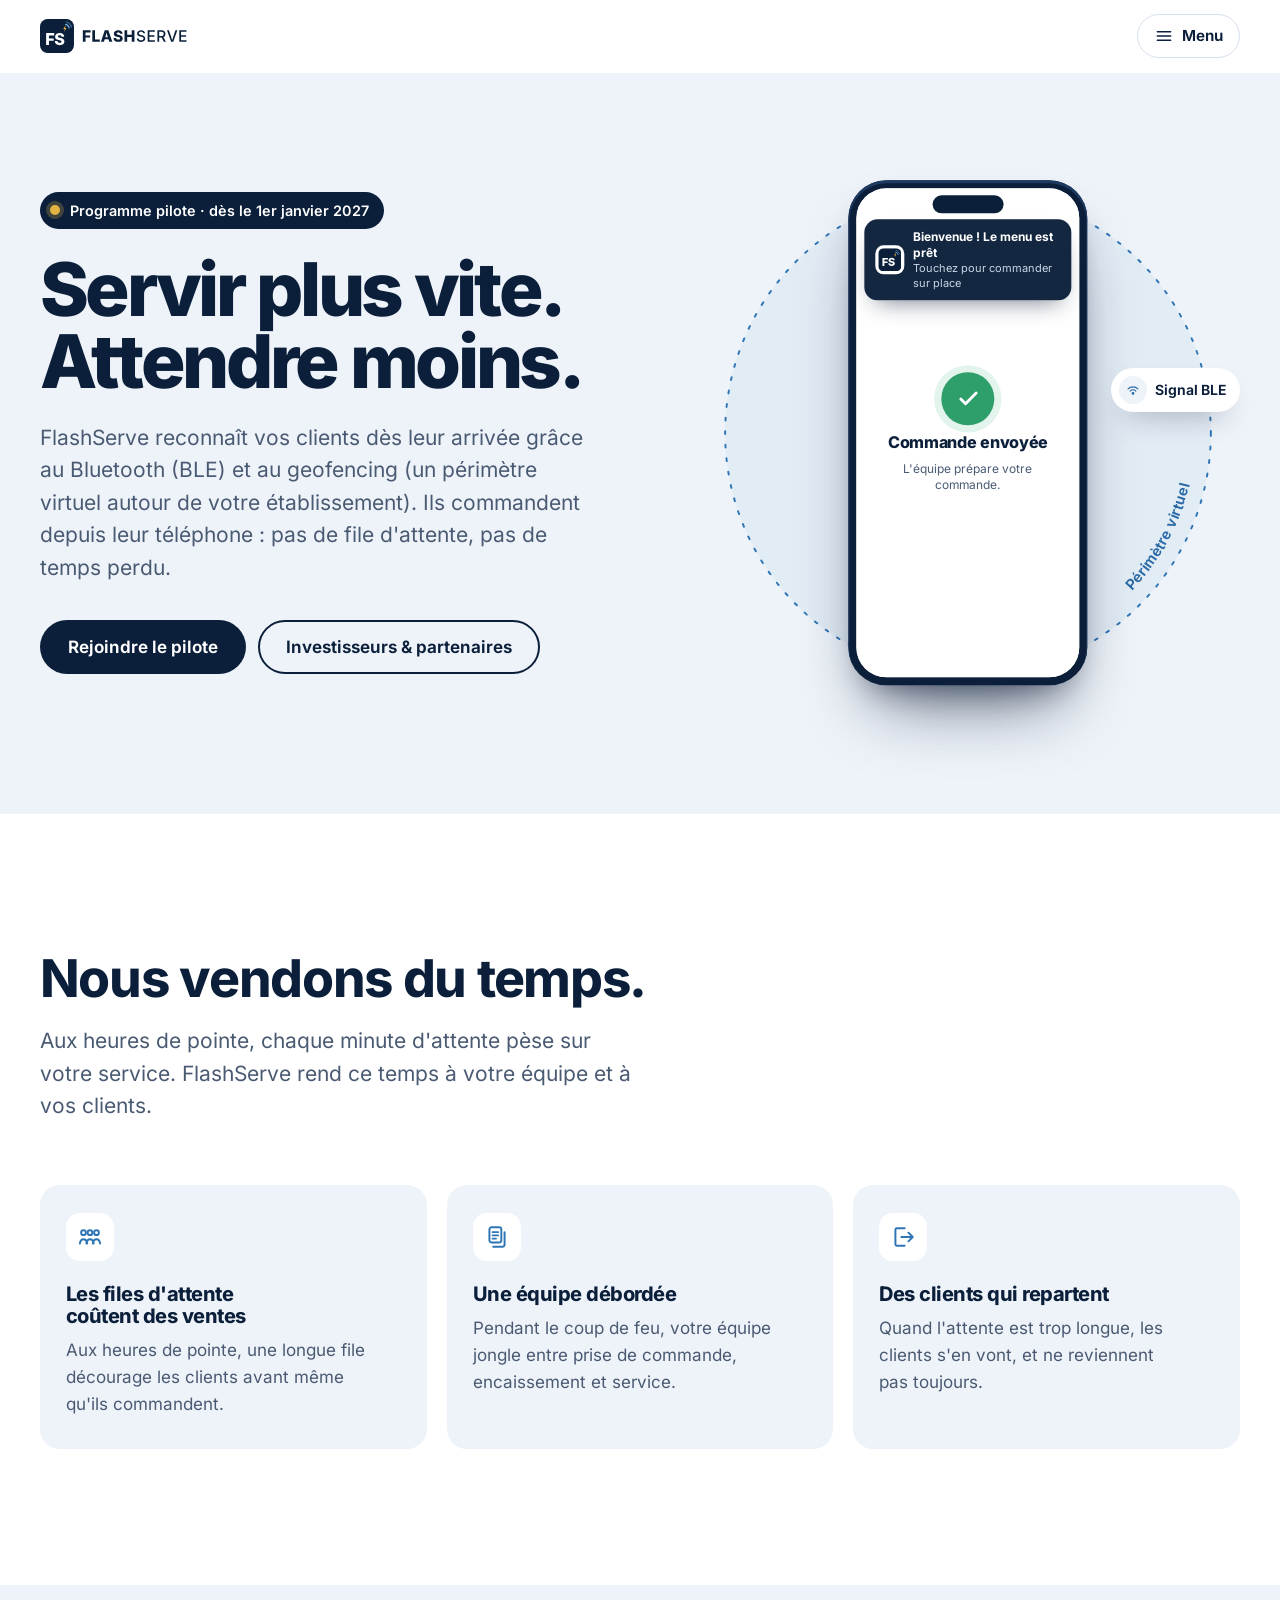
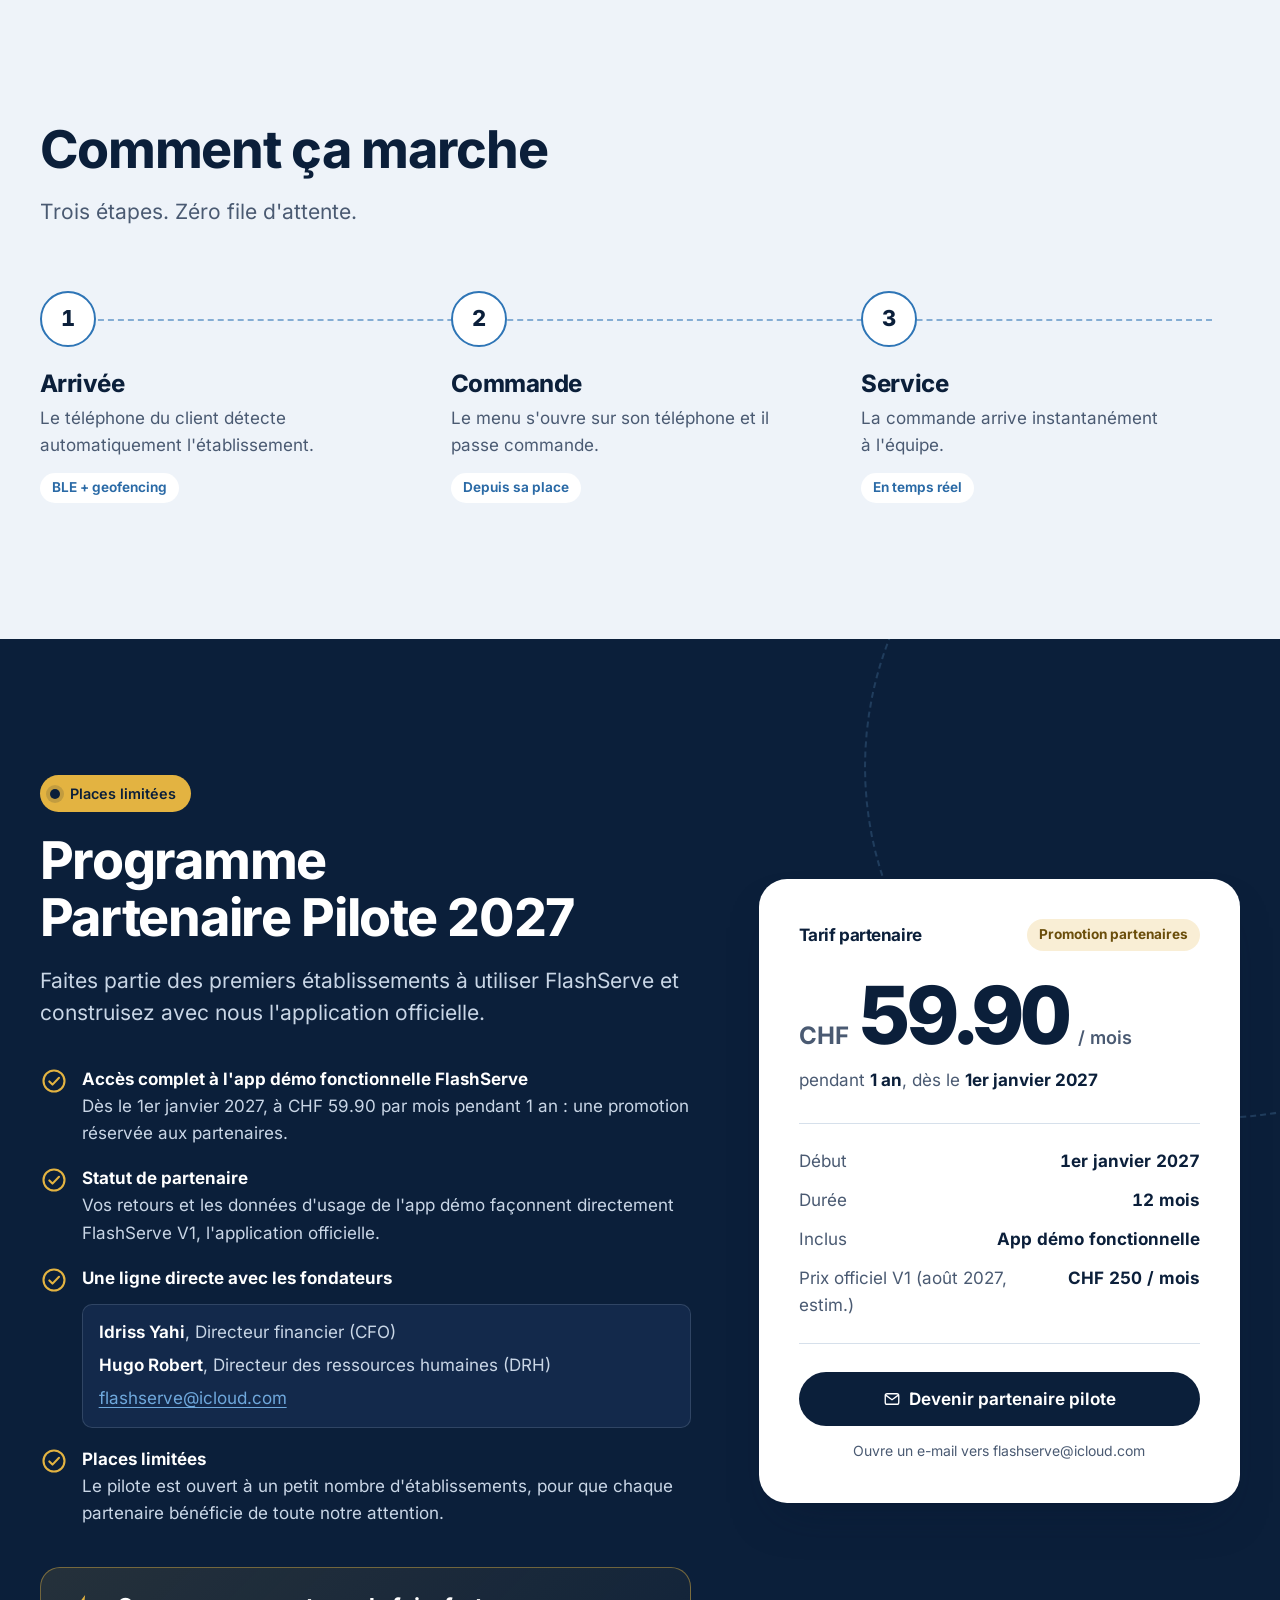
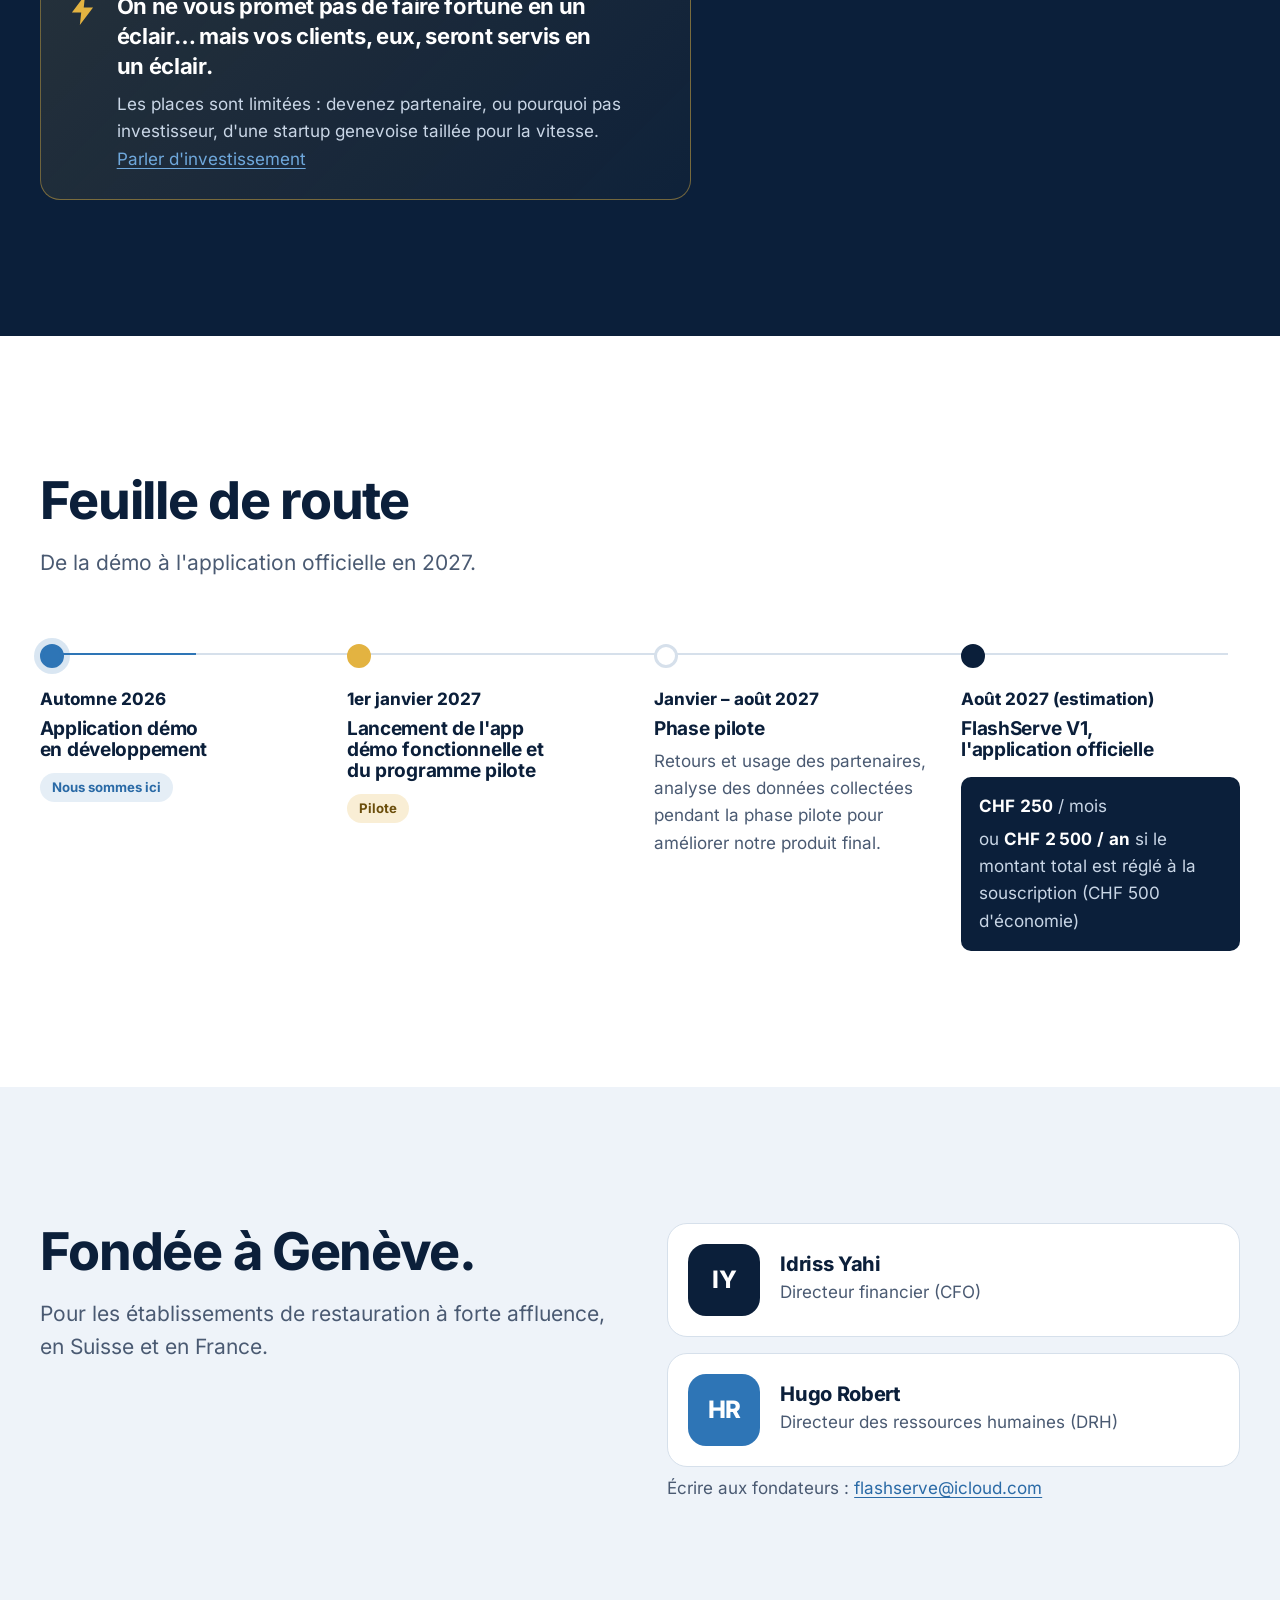
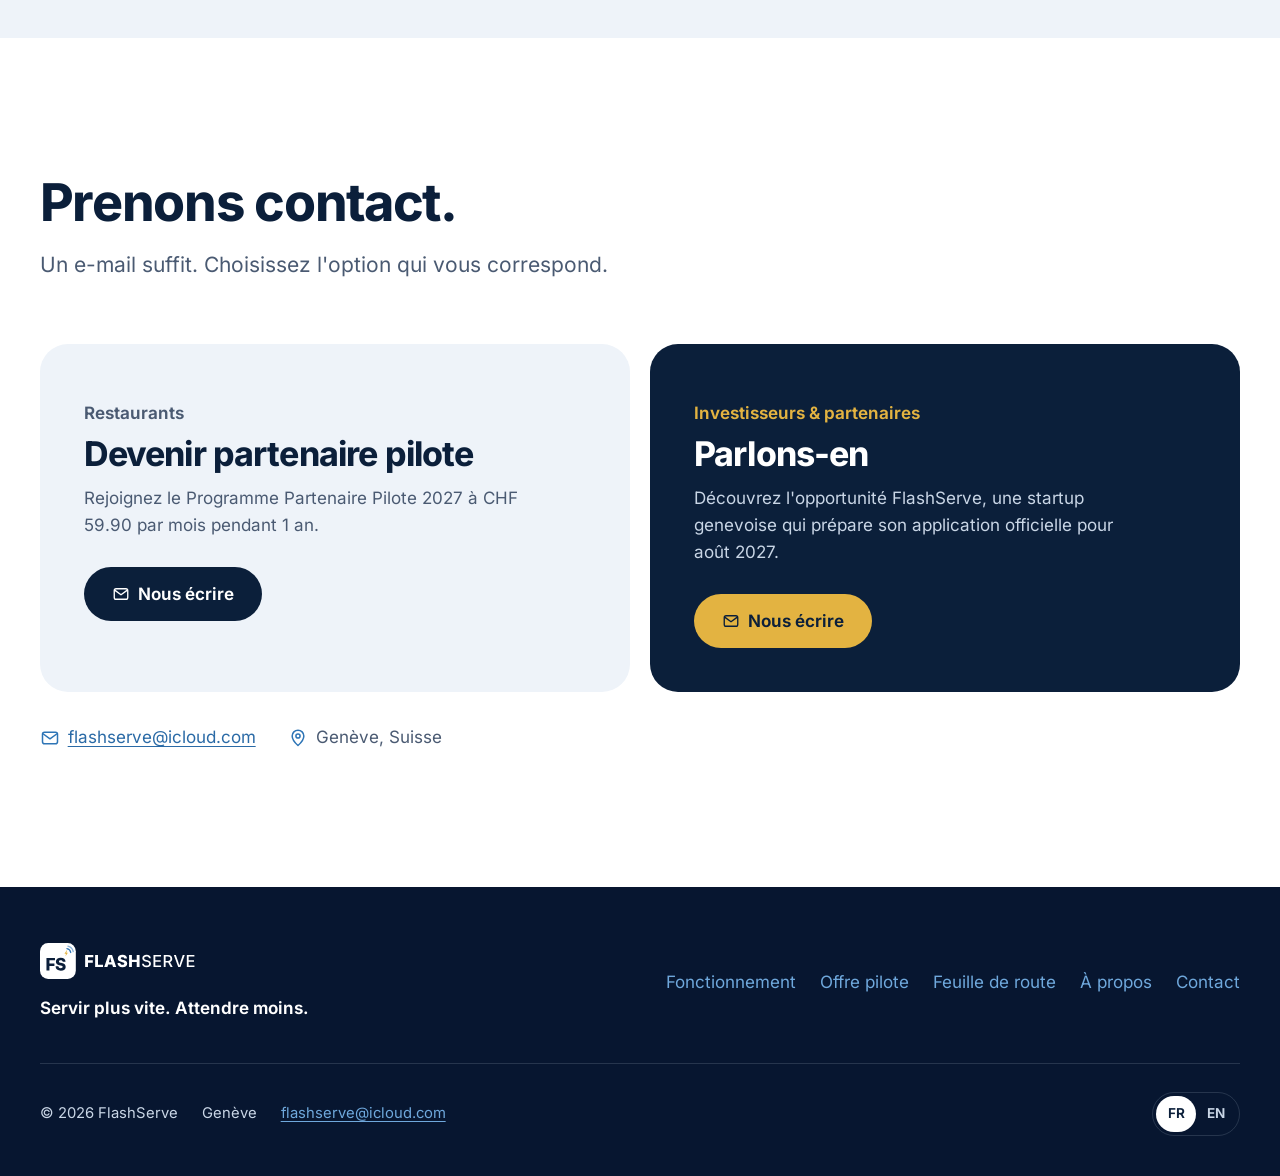
==== index.html @ ae3d284d "Launch the FlashServe website (FR/EN) Static one-page site with French and English versions, animate" ====
<!DOCTYPE html>
<html lang="fr">
<head>
  <meta charset="utf-8">
  <meta name="viewport" content="width=device-width, initial-scale=1">
  <meta http-equiv="Content-Security-Policy" content="default-src 'none'; script-src 'self'; style-src 'self'; img-src 'self'; font-src 'self'; manifest-src 'self'; connect-src 'self'; base-uri 'none'; form-action 'none'; object-src 'none'; upgrade-insecure-requests">
  <meta name="referrer" content="strict-origin-when-cross-origin">
  <title>FlashServe : la commande sur place sans attente | Genève</title>
  <meta name="description" content="Vos clients commandent sur leur téléphone dès leur arrivée, grâce au Bluetooth (BLE) et au geofencing. Programme pilote dès le 1er janvier 2027 à CHF 59.90/mois.">
  <link rel="canonical" href="https://flashserve-ch.github.io/">
  <link rel="alternate" hreflang="fr" href="https://flashserve-ch.github.io/">
  <link rel="alternate" hreflang="en" href="https://flashserve-ch.github.io/en/">
  <link rel="alternate" hreflang="x-default" href="https://flashserve-ch.github.io/">

  <meta property="og:type" content="website">
  <meta property="og:site_name" content="FlashServe">
  <meta property="og:title" content="FlashServe : servir plus vite, attendre moins">
  <meta property="og:description" content="Vos clients commandent sur leur téléphone dès leur arrivée, grâce au Bluetooth (BLE) et au geofencing. Programme pilote dès le 1er janvier 2027 à CHF 59.90/mois.">
  <meta property="og:url" content="https://flashserve-ch.github.io/">
  <meta property="og:locale" content="fr_CH">
  <meta property="og:locale:alternate" content="en_US">
  <meta property="og:image" content="https://flashserve-ch.github.io/assets/img/og-fr.png">
  <meta property="og:image:width" content="1200">
  <meta property="og:image:height" content="630">
  <meta property="og:image:alt" content="Logo FlashServe sur fond bleu marine avec le slogan « Servir plus vite. Attendre moins. »">
  <meta name="twitter:card" content="summary_large_image">

  <meta name="theme-color" content="#0B1F3A">
  <link rel="icon" href="favicon.ico" sizes="32x32">
  <link rel="icon" href="favicon.svg" type="image/svg+xml">
  <link rel="apple-touch-icon" href="apple-touch-icon.png">
  <link rel="manifest" href="site.webmanifest">

  <link rel="preload" href="assets/fonts/inter-latin-var.woff2" as="font" type="font/woff2" crossorigin>
  <link rel="stylesheet" href="assets/css/styles.css?v=1.0.0">
  <script src="assets/js/main.js?v=1.0.0" defer></script>
  <script type="application/ld+json">{"@context": "https://schema.org", "@type": "Organization", "name": "FlashServe", "url": "https://flashserve-ch.github.io/", "logo": "https://flashserve-ch.github.io/icon-512.png", "email": "flashserve@icloud.com", "description": "Vos clients commandent sur leur téléphone dès leur arrivée, grâce au Bluetooth (BLE) et au geofencing. Programme pilote dès le 1er janvier 2027 à CHF 59.90/mois.", "foundingLocation": {"@type": "Place", "name": "Geneva, Switzerland"}, "areaServed": ["CH", "FR"], "founder": [{"@type": "Person", "name": "Idriss Yahi", "jobTitle": "CFO"}, {"@type": "Person", "name": "Hugo Robert", "jobTitle": "Head of Human Resources"}]}</script>
</head>
<body>
  <a class="skip-link" href="#main">Aller au contenu</a>

  <header class="site-header">
    <div class="container header-inner">
      <a class="logo" href="./" aria-label="FlashServe, retour à l'accueil">
        <img src="assets/img/logo.svg" alt="" width="148" height="34">
      </a>

      <nav class="nav-desktop" aria-label="Navigation principale">
        <ul>
          <li><a class="nav-link" href="#how">Fonctionnement</a></li>
          <li><a class="nav-link" href="#pilot">Offre pilote</a></li>
          <li><a class="nav-link" href="#roadmap">Feuille de route</a></li>
          <li><a class="nav-link" href="#about">À propos</a></li>
          <li><a class="nav-link" href="#contact">Contact</a></li>
        </ul>
      </nav>

      <div class="header-actions">
        <div class="lang-switch" role="group" aria-label="Choisir la langue"><span aria-current="true" lang="fr">FR</span><a href="en/" hreflang="en" lang="en" data-lang-link>EN</a></div>
        <a class="btn btn--outline" href="mailto:flashserve@icloud.com?subject=FLASHSERVE%20Contact%20---"><svg viewBox="0 0 24 24" aria-hidden="true" focusable="false" fill="none" stroke="currentColor" stroke-width="1.8" stroke-linecap="round" stroke-linejoin="round"><rect x="3" y="5" width="18" height="14" rx="2.5"/><path d="m4 7.2 8 5.8 8-5.8"/></svg>Nous contacter</a>
        <a class="btn btn--primary" href="#pilot">Devenir partenaire</a>
      </div>

      <details class="nav-mobile">
        <summary>
          <span class="icon-open"><svg viewBox="0 0 24 24" aria-hidden="true" focusable="false" fill="none" stroke="currentColor" stroke-width="1.8" stroke-linecap="round" stroke-linejoin="round"><path d="M4 7h16M4 12h16M4 17h16"/></svg></span><span class="icon-close"><svg viewBox="0 0 24 24" aria-hidden="true" focusable="false" fill="none" stroke="currentColor" stroke-width="1.8" stroke-linecap="round" stroke-linejoin="round"><path d="M6 6l12 12M18 6 6 18"/></svg></span>
          Menu
        </summary>
        <div class="mobile-panel">
          <nav aria-label="Menu principal">
            <ul>
          <li><a class="nav-link" href="#how">Fonctionnement</a></li>
          <li><a class="nav-link" href="#pilot">Offre pilote</a></li>
          <li><a class="nav-link" href="#roadmap">Feuille de route</a></li>
          <li><a class="nav-link" href="#about">À propos</a></li>
          <li><a class="nav-link" href="#contact">Contact</a></li>
            </ul>
          </nav>
          <a class="btn btn--primary" href="#pilot">Devenir partenaire</a>
          <a class="btn btn--outline" href="mailto:flashserve@icloud.com?subject=FLASHSERVE%20Contact%20---"><svg viewBox="0 0 24 24" aria-hidden="true" focusable="false" fill="none" stroke="currentColor" stroke-width="1.8" stroke-linecap="round" stroke-linejoin="round"><rect x="3" y="5" width="18" height="14" rx="2.5"/><path d="m4 7.2 8 5.8 8-5.8"/></svg>Nous contacter</a>
          <div class="lang-switch" role="group" aria-label="Choisir la langue"><span aria-current="true" lang="fr">FR</span><a href="en/" hreflang="en" lang="en" data-lang-link>EN</a></div>
        </div>
      </details>
    </div>
  </header>

  <main id="main">
    <!-- Hero -->
    <section class="hero" aria-labelledby="hero-title">
      <div class="container hero-grid">
        <div class="hero-copy">
          <p class="badge"><span class="badge-dot" aria-hidden="true"></span>Programme pilote · dès le 1er janvier 2027</p>
          <h1 id="hero-title"><span>Servir plus vite.</span> <span>Attendre moins.</span></h1>
          <p class="lead">FlashServe reconnaît vos clients dès leur arrivée grâce au Bluetooth (BLE) et au geofencing (un périmètre virtuel autour de votre établissement). Ils commandent depuis leur téléphone : pas de file d'attente, pas de temps perdu.</p>
          <div class="hero-actions">
            <a class="btn btn--primary btn--lg" href="#pilot">Rejoindre le pilote</a>
            <a class="btn btn--outline btn--lg" href="#contact">Investisseurs &amp; partenaires</a>
          </div>
        </div>

        <div class="hero-visual" role="img" aria-label="Illustration animée : le téléphone d'un client détecte le restaurant grâce au Bluetooth et au geofencing, affiche le menu, puis envoie la commande à l'équipe.">
          <svg class="radar" viewBox="0 0 560 560" aria-hidden="true" focusable="false">
            <defs><path id="zone-arc-fr" d="M 414.2 471.7 A 234 234 0 0 0 513.9 288.2"/></defs>
            <circle class="geofence" cx="280" cy="280" r="250"/>
            <text class="zone-label"><textPath href="#zone-arc-fr" startOffset="50%" text-anchor="middle">Périmètre virtuel</textPath></text>
            <circle class="ring ring-1" cx="280" cy="280" r="230"/>
            <circle class="ring ring-2" cx="280" cy="280" r="230"/>
            <circle class="ring ring-3" cx="280" cy="280" r="230"/>
          </svg>

          <div class="phone" aria-hidden="true">
            <div class="phone-screen">
              <span class="ph-island"></span>
              <div class="ph-status"><span>12:30</span><span>5G</span></div>
              <div class="ph-notif">
                <span class="ph-notif-icon"><img src="assets/img/logo-mark.svg" alt="" width="24" height="24"></span>
                <span><strong>Bienvenue ! Le menu est prêt</strong><small>Touchez pour commander sur place</small></span>
              </div>
              <div class="ph-venue">
                <div class="ph-venue-name">Votre restaurant</div>
                <div class="ph-venue-meta"><i></i>Vous êtes sur place</div>
              </div>
              <div class="ph-tabs"><span>Tout</span><span>Plats</span><span>Boissons</span></div>
              <ul class="ph-menu">
                  <li class="ph-item">
                    <span class="ph-thumb"><svg viewBox="0 0 24 24" aria-hidden="true" focusable="false" fill="none" stroke="currentColor" stroke-width="1.8" stroke-linecap="round" stroke-linejoin="round"><path d="M4 10.5C4 7.1 7.6 5 12 5s8 2.1 8 5.5H4Z"/><path d="M3 14h18"/><path d="M5 17h14a2 2 0 0 1-2 2H7a2 2 0 0 1-2-2Z"/></svg></span>
                    <span class="ph-item-text"><span class="ph-item-name">Burger maison</span><span class="ph-item-price">CHF 18.50</span></span>
                    <span class="ph-add ph-add--1"><svg viewBox="0 0 24 24" aria-hidden="true" focusable="false" fill="none" stroke="currentColor" stroke-width="1.8" stroke-linecap="round" stroke-linejoin="round"><path d="M12 5.5v13M5.5 12h13"/></svg></span>
                  </li>
                  <li class="ph-item">
                    <span class="ph-thumb"><svg viewBox="0 0 24 24" aria-hidden="true" focusable="false" fill="none" stroke="currentColor" stroke-width="1.8" stroke-linecap="round" stroke-linejoin="round"><path d="M6 10h12l-1.5 10h-9L6 10Z"/><path d="M8.2 10V4.5M11 10V3.5M13.8 10V4.5M16.2 10V6"/></svg></span>
                    <span class="ph-item-text"><span class="ph-item-name">Frites maison</span><span class="ph-item-price">CHF 6.00</span></span>
                    <span class="ph-add ph-add--2"><svg viewBox="0 0 24 24" aria-hidden="true" focusable="false" fill="none" stroke="currentColor" stroke-width="1.8" stroke-linecap="round" stroke-linejoin="round"><path d="M12 5.5v13M5.5 12h13"/></svg></span>
                  </li>
                  <li class="ph-item">
                    <span class="ph-thumb"><svg viewBox="0 0 24 24" aria-hidden="true" focusable="false" fill="none" stroke="currentColor" stroke-width="1.8" stroke-linecap="round" stroke-linejoin="round"><path d="M7 7.5h10L15.8 20H8.2L7 7.5Z"/><path d="M12 7.5 14 3h3"/><path d="M7.5 11.5h9"/></svg></span>
                    <span class="ph-item-text"><span class="ph-item-name">Limonade</span><span class="ph-item-price">CHF 4.50</span></span>
                    <span class="ph-add ph-add--3"><svg viewBox="0 0 24 24" aria-hidden="true" focusable="false" fill="none" stroke="currentColor" stroke-width="1.8" stroke-linecap="round" stroke-linejoin="round"><path d="M12 5.5v13M5.5 12h13"/></svg></span>
                  </li>
                  <li class="ph-item">
                    <span class="ph-thumb"><svg viewBox="0 0 24 24" aria-hidden="true" focusable="false" fill="none" stroke="currentColor" stroke-width="1.8" stroke-linecap="round" stroke-linejoin="round"><path d="M5 9h11v5a5 5 0 0 1-5 5h-1a5 5 0 0 1-5-5V9Z"/><path d="M16 10.5h1.4a2.5 2.5 0 0 1 0 5H15.6"/><path d="M8.5 3.5V6M12 3.5V6"/></svg></span>
                    <span class="ph-item-text"><span class="ph-item-name">Café</span><span class="ph-item-price">CHF 3.80</span></span>
                    <span class="ph-add ph-add--4"><svg viewBox="0 0 24 24" aria-hidden="true" focusable="false" fill="none" stroke="currentColor" stroke-width="1.8" stroke-linecap="round" stroke-linejoin="round"><path d="M12 5.5v13M5.5 12h13"/></svg></span>
                  </li>
              </ul>
              <div class="ph-cart">
                <div class="ph-cart-btn"><span class="t0">Ajoutez vos plats</span><span class="t1">Commander · CHF 18.50</span><span class="t2">Commander · CHF 24.50</span></div>
              </div>
              <div class="ph-sent">
                <span class="ph-check"><svg viewBox="0 0 24 24" aria-hidden="true" focusable="false" fill="none" stroke="currentColor" stroke-width="2.6" stroke-linecap="round" stroke-linejoin="round"><path d="m5 12.5 4.3 4.3L19 7"/></svg></span>
                <strong>Commande envoyée</strong>
                <small>L'équipe prépare votre commande.</small>
              </div>
            </div>
          </div>

          <span class="chip chip--geo" aria-hidden="true"><span class="chip-icon"><svg viewBox="0 0 24 24" aria-hidden="true" focusable="false" fill="none" stroke="currentColor" stroke-width="1.8" stroke-linecap="round" stroke-linejoin="round"><circle cx="12" cy="12" r="8.6" stroke-dasharray="2.2 3"/><circle cx="12" cy="12" r="2.6" fill="currentColor" stroke="none"/></svg></span>Client détecté</span>
          <span class="chip chip--ble" aria-hidden="true"><span class="chip-icon"><svg viewBox="0 0 24 24" aria-hidden="true" focusable="false" fill="none" stroke="currentColor" stroke-width="1.8" stroke-linecap="round" stroke-linejoin="round"><path d="M4.6 10.3a10.5 10.5 0 0 1 14.8 0M7.8 13.6a6 6 0 0 1 8.4 0"/><circle cx="12" cy="17.2" r="1.2" fill="currentColor"/></svg></span>Signal BLE</span>
          <span class="chip chip--team" aria-hidden="true"><span class="chip-icon"><svg viewBox="0 0 24 24" aria-hidden="true" focusable="false" fill="none" stroke="currentColor" stroke-width="1.8" stroke-linecap="round" stroke-linejoin="round"><path d="m5 12.5 4.3 4.3L19 7"/></svg></span>Commande reçue par l'équipe</span>
        </div>
      </div>
    </section>

    <!-- We sell time -->
    <section class="section" id="time" aria-labelledby="time-title">
      <div class="container">
        <div class="section-head">
          <h2 id="time-title">Nous vendons du temps.</h2>
          <p class="lead">Aux heures de pointe, chaque minute d'attente pèse sur votre service. FlashServe rend ce temps à votre équipe et à vos clients.</p>
        </div>
        <ul class="problems">
          <li class="problem">
            <div class="problem-icon"><svg viewBox="0 0 24 24" aria-hidden="true" focusable="false" fill="none" stroke="currentColor" stroke-width="1.8" stroke-linecap="round" stroke-linejoin="round"><circle cx="6" cy="8" r="2.2"/><circle cx="12" cy="8" r="2.2"/><circle cx="18" cy="8" r="2.2"/><path d="M2.6 18c.4-2.6 1.7-4 3.4-4s3 1.4 3.4 4M8.6 18c.4-2.6 1.7-4 3.4-4s3 1.4 3.4 4M14.6 18c.4-2.6 1.7-4 3.4-4s3 1.4 3.4 4"/></svg></div>
            <h3>Les files d'attente coûtent des ventes</h3>
            <p>Aux heures de pointe, une longue file décourage les clients avant même qu'ils commandent.</p>
          </li>
          <li class="problem">
            <div class="problem-icon"><svg viewBox="0 0 24 24" aria-hidden="true" focusable="false" fill="none" stroke="currentColor" stroke-width="1.8" stroke-linecap="round" stroke-linejoin="round"><rect x="5" y="3" width="11" height="14" rx="2"/><path d="M8.5 21H17a2 2 0 0 0 2-2V7.5"/><path d="M8 7.5h5M8 10.5h5M8 13.5h3"/></svg></div>
            <h3>Une équipe débordée</h3>
            <p>Pendant le coup de feu, votre équipe jongle entre prise de commande, encaissement et service.</p>
          </li>
          <li class="problem">
            <div class="problem-icon"><svg viewBox="0 0 24 24" aria-hidden="true" focusable="false" fill="none" stroke="currentColor" stroke-width="1.8" stroke-linecap="round" stroke-linejoin="round"><path d="M13.5 4H6.2a1.2 1.2 0 0 0-1.2 1.2v13.6A1.2 1.2 0 0 0 6.2 20h7.3"/><path d="M10.5 12H21M17 8l4 4-4 4"/></svg></div>
            <h3>Des clients qui repartent</h3>
            <p>Quand l'attente est trop longue, les clients s'en vont, et ne reviennent pas toujours.</p>
          </li>
        </ul>
      </div>
    </section>

    <!-- How it works -->
    <section class="section section--glacier" id="how" aria-labelledby="how-title">
      <div class="container">
        <div class="section-head">
          <h2 id="how-title">Comment ça marche</h2>
          <p class="lead">Trois étapes. Zéro file d'attente.</p>
        </div>
        <ol class="steps">
          <li class="step">
            <span class="step-num" aria-hidden="true">1</span>
            <div class="step-body">
              <h3><span class="visually-hidden">1. </span>Arrivée</h3>
              <p>Le téléphone du client détecte automatiquement l'établissement.</p>
              <span class="step-tag">BLE + geofencing</span>
            </div>
          </li>
          <li class="step">
            <span class="step-num" aria-hidden="true">2</span>
            <div class="step-body">
              <h3><span class="visually-hidden">2. </span>Commande</h3>
              <p>Le menu s'ouvre sur son téléphone et il passe commande.</p>
              <span class="step-tag">Depuis sa place</span>
            </div>
          </li>
          <li class="step">
            <span class="step-num" aria-hidden="true">3</span>
            <div class="step-body">
              <h3><span class="visually-hidden">3. </span>Service</h3>
              <p>La commande arrive instantanément à l'équipe.</p>
              <span class="step-tag">En temps réel</span>
            </div>
          </li>
        </ol>
      </div>
    </section>

    <!-- Pilot offer -->
    <section class="section section--navy pilot on-dark" id="pilot" aria-labelledby="pilot-title">
      <div class="container pilot-grid">
        <div class="pilot-copy">
          <p class="badge badge--gold"><span class="badge-dot" aria-hidden="true"></span>Places limitées</p>
          <h2 id="pilot-title">Programme Partenaire Pilote 2027</h2>
          <p class="lead">Faites partie des premiers établissements à utiliser FlashServe et construisez avec nous l'application officielle.</p>
          <ul class="included">
            <li>
              <svg viewBox="0 0 24 24" aria-hidden="true" focusable="false" fill="none" stroke="currentColor" stroke-width="1.8" stroke-linecap="round" stroke-linejoin="round"><circle cx="12" cy="12" r="9"/><path d="m8 12.4 2.7 2.7L16.3 9.3"/></svg>
              <div>
              <strong>Accès complet à l'app démo fonctionnelle FlashServe</strong>
              <span>Dès le 1er janvier 2027, à CHF 59.90 par mois pendant 1 an : une promotion réservée aux partenaires.</span>
              </div>
            </li>
            <li>
              <svg viewBox="0 0 24 24" aria-hidden="true" focusable="false" fill="none" stroke="currentColor" stroke-width="1.8" stroke-linecap="round" stroke-linejoin="round"><circle cx="12" cy="12" r="9"/><path d="m8 12.4 2.7 2.7L16.3 9.3"/></svg>
              <div>
              <strong>Statut de partenaire</strong>
              <span>Vos retours et les données d'usage de l'app démo façonnent directement FlashServe V1, l'application officielle.</span>
              </div>
            </li>
            <li>
              <svg viewBox="0 0 24 24" aria-hidden="true" focusable="false" fill="none" stroke="currentColor" stroke-width="1.8" stroke-linecap="round" stroke-linejoin="round"><circle cx="12" cy="12" r="9"/><path d="m8 12.4 2.7 2.7L16.3 9.3"/></svg>
              <div>
              <strong>Une ligne directe avec les fondateurs</strong>
              <div class="founders-line">
                <p><b>Idriss Yahi</b>, Directeur financier (CFO)</p>
                <p><b>Hugo Robert</b>, Directeur des ressources humaines (DRH)</p>
                <p><a href="mailto:flashserve@icloud.com?subject=FLASHSERVE%20Contact%20---">flashserve@icloud.com</a></p>
              </div>
              </div>
            </li>
            <li>
              <svg viewBox="0 0 24 24" aria-hidden="true" focusable="false" fill="none" stroke="currentColor" stroke-width="1.8" stroke-linecap="round" stroke-linejoin="round"><circle cx="12" cy="12" r="9"/><path d="m8 12.4 2.7 2.7L16.3 9.3"/></svg>
              <div>
              <strong>Places limitées</strong>
              <span>Le pilote est ouvert à un petit nombre d'établissements, pour que chaque partenaire bénéficie de toute notre attention.</span>
              </div>
            </li>
          </ul>
          <div class="wink">
            <svg viewBox="0 0 24 24" aria-hidden="true" focusable="false"><path fill="currentColor" d="M13.4 2 4.6 13.6h6.2L9.9 22l8.8-11.6h-6.2L13.4 2Z"/></svg>
            <div>
              <p class="wink-joke">On ne vous promet pas de faire fortune en un éclair… mais vos clients, eux, seront servis en un éclair.</p>
              <p class="wink-cta">Les places sont limitées : devenez partenaire, ou pourquoi pas investisseur, d'une startup genevoise taillée pour la vitesse. <a href="mailto:flashserve@icloud.com?subject=FLASHSERVE%20Investor%20%26%20partner%20request%20---&amp;body=Bonjour%20Idriss%20et%20Hugo%2C%0D%0A%0D%0AJ%27aimerais%20%C3%A9changer%20avec%20vous%20au%20sujet%20de%20FlashServe.%0D%0A%0D%0ANom%20%3A%0D%0AOrganisation%20%3A%0D%0AJe%20suis%20int%C3%A9ress%C3%A9%28e%29%20en%20tant%20que%20%3A%20investisseur%20%2F%20partenaire%0D%0A%0D%0ABien%20cordialement%2C">Parler d'investissement</a></p>
            </div>
          </div>
        </div>

        <aside class="price-card" aria-labelledby="price-title">
          <div class="price-card-top">
            <h3 class="price-label" id="price-title">Tarif partenaire</h3>
            <span class="price-promo">Promotion partenaires</span>
          </div>
          <p class="price"><span class="price-currency">CHF</span><span class="price-amount">59.90</span><span class="price-period">/ mois</span></p>
          <p class="price-terms">pendant <b>1 an</b>, dès le <b>1er janvier 2027</b></p>
          <ul class="price-facts">
              <li><span>Début</span><b>1er janvier 2027</b></li>
              <li><span>Durée</span><b>12 mois</b></li>
              <li><span>Inclus</span><b>App démo fonctionnelle</b></li>
              <li><span>Prix officiel V1 (août 2027, estim.)</span><b>CHF 250 / mois</b></li>
          </ul>
          <a class="btn btn--primary btn--lg btn--block" href="mailto:flashserve@icloud.com?subject=FLASHSERVE%20Pilote%20request%20---&amp;body=Bonjour%20l%27%C3%A9quipe%20FlashServe%2C%0D%0A%0D%0ANous%20souhaitons%20rejoindre%20le%20Programme%20Partenaire%20Pilote%202027.%0D%0A%0D%0ANom%20du%20restaurant%20%3A%0D%0AVille%20%3A%0D%0APersonne%20de%20contact%20%3A%0D%0AT%C3%A9l%C3%A9phone%20%3A%0D%0A%0D%0AMerci%20%21"><svg viewBox="0 0 24 24" aria-hidden="true" focusable="false" fill="none" stroke="currentColor" stroke-width="1.8" stroke-linecap="round" stroke-linejoin="round"><rect x="3" y="5" width="18" height="14" rx="2.5"/><path d="m4 7.2 8 5.8 8-5.8"/></svg>Devenir partenaire pilote</a>
          <p class="price-note">Ouvre un e-mail vers flashserve@icloud.com</p>
        </aside>
      </div>
    </section>

    <!-- Roadmap -->
    <section class="section" id="roadmap" aria-labelledby="roadmap-title">
      <div class="container">
        <div class="section-head">
          <h2 id="roadmap-title">Feuille de route</h2>
          <p class="lead">De la démo à l'application officielle en 2027.</p>
        </div>
        <ol class="timeline">
          <li class="milestone milestone--now">
            <span class="milestone-dot" aria-hidden="true"></span>
            <time>Automne 2026</time>
            <h3>Application démo en développement</h3>
            <span class="milestone-tag">Nous sommes ici</span>
          </li>
          <li class="milestone milestone--pilot">
            <span class="milestone-dot" aria-hidden="true"></span>
            <time>1er janvier 2027</time>
            <h3>Lancement de l'app démo fonctionnelle et du programme pilote</h3>
            <span class="milestone-tag">Pilote</span>
          </li>
          <li class="milestone">
            <span class="milestone-dot" aria-hidden="true"></span>
            <time>Janvier – août 2027</time>
            <h3>Phase pilote</h3>
            <p>Retours et usage des partenaires, analyse des données collectées pendant la phase pilote pour améliorer notre produit final.</p>
          </li>
          <li class="milestone milestone--v1">
            <span class="milestone-dot" aria-hidden="true"></span>
            <time>Août 2027 (estimation)</time>
            <h3>FlashServe V1, l'application officielle</h3>
            <div class="v1-price">
              <p><b>CHF 250</b> / mois</p>
              <p>ou <b>CHF 2 500 / an</b> si le montant total est réglé à la souscription (CHF 500 d'économie)</p>
            </div>
          </li>
        </ol>
      </div>
    </section>

    <!-- About -->
    <section class="section section--glacier" id="about" aria-labelledby="about-title">
      <div class="container about-grid">
        <div class="section-head">
          <h2 id="about-title">Fondée à Genève.</h2>
          <p class="lead">Pour les établissements de restauration à forte affluence, en Suisse et en France.</p>
        </div>
        <div>
          <h3 class="visually-hidden">Les fondateurs</h3>
          <ul class="founders">
            <li class="founder">
              <span class="avatar" aria-hidden="true">IY</span>
              <div><h3>Idriss Yahi</h3><p>Directeur financier (CFO)</p></div>
            </li>
            <li class="founder">
              <span class="avatar" aria-hidden="true">HR</span>
              <div><h3>Hugo Robert</h3><p>Directeur des ressources humaines (DRH)</p></div>
            </li>
          </ul>
          <p class="founders-mail">Écrire aux fondateurs : <a href="mailto:flashserve@icloud.com">flashserve@icloud.com</a></p>
        </div>
      </div>
    </section>

    <!-- Contact -->
    <section class="section" id="contact" aria-labelledby="contact-title">
      <div class="container">
        <div class="section-head">
          <h2 id="contact-title">Prenons contact.</h2>
          <p class="lead">Un e-mail suffit. Choisissez l'option qui vous correspond.</p>
        </div>
        <div class="contact-grid">
          <article class="contact-card contact-card--restaurants">
            <p class="contact-kicker">Restaurants</p>
            <h3>Devenir partenaire pilote</h3>
            <p>Rejoignez le Programme Partenaire Pilote 2027 à CHF 59.90 par mois pendant 1 an.</p>
            <a class="btn btn--primary btn--lg" href="mailto:flashserve@icloud.com?subject=FLASHSERVE%20Pilote%20request%20---&amp;body=Bonjour%20l%27%C3%A9quipe%20FlashServe%2C%0D%0A%0D%0ANous%20souhaitons%20rejoindre%20le%20Programme%20Partenaire%20Pilote%202027.%0D%0A%0D%0ANom%20du%20restaurant%20%3A%0D%0AVille%20%3A%0D%0APersonne%20de%20contact%20%3A%0D%0AT%C3%A9l%C3%A9phone%20%3A%0D%0A%0D%0AMerci%20%21"><svg viewBox="0 0 24 24" aria-hidden="true" focusable="false" fill="none" stroke="currentColor" stroke-width="1.8" stroke-linecap="round" stroke-linejoin="round"><rect x="3" y="5" width="18" height="14" rx="2.5"/><path d="m4 7.2 8 5.8 8-5.8"/></svg>Nous écrire<span class="visually-hidden">: Devenir partenaire pilote</span></a>
          </article>
          <article class="contact-card contact-card--investors on-dark">
            <p class="contact-kicker">Investisseurs &amp; partenaires</p>
            <h3>Parlons-en</h3>
            <p>Découvrez l'opportunité FlashServe, une startup genevoise qui prépare son application officielle pour août 2027.</p>
            <a class="btn btn--gold btn--lg" href="mailto:flashserve@icloud.com?subject=FLASHSERVE%20Investor%20%26%20partner%20request%20---&amp;body=Bonjour%20Idriss%20et%20Hugo%2C%0D%0A%0D%0AJ%27aimerais%20%C3%A9changer%20avec%20vous%20au%20sujet%20de%20FlashServe.%0D%0A%0D%0ANom%20%3A%0D%0AOrganisation%20%3A%0D%0AJe%20suis%20int%C3%A9ress%C3%A9%28e%29%20en%20tant%20que%20%3A%20investisseur%20%2F%20partenaire%0D%0A%0D%0ABien%20cordialement%2C"><svg viewBox="0 0 24 24" aria-hidden="true" focusable="false" fill="none" stroke="currentColor" stroke-width="1.8" stroke-linecap="round" stroke-linejoin="round"><rect x="3" y="5" width="18" height="14" rx="2.5"/><path d="m4 7.2 8 5.8 8-5.8"/></svg>Nous écrire<span class="visually-hidden">: Investisseurs &amp; partenaires</span></a>
          </article>
        </div>
        <ul class="contact-direct">
          <li><svg viewBox="0 0 24 24" aria-hidden="true" focusable="false" fill="none" stroke="currentColor" stroke-width="1.8" stroke-linecap="round" stroke-linejoin="round"><rect x="3" y="5" width="18" height="14" rx="2.5"/><path d="m4 7.2 8 5.8 8-5.8"/></svg><a href="mailto:flashserve@icloud.com">flashserve@icloud.com</a></li>
          <li><svg viewBox="0 0 24 24" aria-hidden="true" focusable="false" fill="none" stroke="currentColor" stroke-width="1.8" stroke-linecap="round" stroke-linejoin="round"><path d="M12 21s-7-6.1-7-11.4a7 7 0 0 1 14 0C19 14.9 12 21 12 21Z"/><circle cx="12" cy="9.6" r="2.5"/></svg>Genève, Suisse</li>
        </ul>
      </div>
    </section>
  </main>

  <footer class="site-footer on-dark">
    <div class="container">
      <div class="footer-top">
        <div class="footer-brand">
          <img src="assets/img/logo-white.svg" alt="FlashServe" width="156" height="36">
          <p>Servir plus vite. Attendre moins.</p>
        </div>
        <nav class="footer-nav" aria-label="Plan du site">
          <ul>
          <li><a class="footer-link" href="#how">Fonctionnement</a></li>
          <li><a class="footer-link" href="#pilot">Offre pilote</a></li>
          <li><a class="footer-link" href="#roadmap">Feuille de route</a></li>
          <li><a class="footer-link" href="#about">À propos</a></li>
          <li><a class="footer-link" href="#contact">Contact</a></li>
          </ul>
        </nav>
      </div>
      <div class="footer-bottom">
        <ul>
          <li>© 2026 FlashServe</li>
          <li>Genève</li>
          <li><a href="mailto:flashserve@icloud.com">flashserve@icloud.com</a></li>
        </ul>
        <div class="lang-switch" role="group" aria-label="Choisir la langue"><span aria-current="true" lang="fr">FR</span><a href="en/" hreflang="en" lang="en" data-lang-link>EN</a></div>
      </div>
    </div>
  </footer>
</body>
</html>
---- assets/css/styles.css ----
/* ==========================================================================
   FlashServe — official website styles
   Colors, type and spacing are defined once in :root and reused everywhere.
   ========================================================================== */

@font-face {
  font-family: "Inter";
  font-style: normal;
  font-display: swap;
  font-weight: 100 900;
  src: url("../fonts/inter-latin-var.woff2") format("woff2-variations"),
       url("../fonts/inter-latin-var.woff2") format("woff2");
}

:root {
  /* Brand colors */
  --navy: #0B1F3A;
  --navy-deep: #071630;
  --navy-2: #13294B;
  --blue: #2E75B6;
  --blue-ink: #2A6AA6;      /* blue for small text on light backgrounds */
  --blue-light: #6FA8DC;    /* blue for text and lines on navy */
  --glacier: #EEF3F9;
  --paper: #FFFFFF;
  --gold: #E3B341;
  --slate: #4A5A72;
  --mist: #C9D6E6;
  --line: #D6E0EB;
  --line-dark: rgba(201, 214, 230, 0.16);

  /* Type */
  --font: "Inter", ui-sans-serif, system-ui, -apple-system, "Segoe UI", Roboto, "Helvetica Neue", Arial, sans-serif;
  --text-base: 1.0625rem;
  --text-lead: clamp(1.125rem, 1.03rem + 0.4vw, 1.3125rem);
  --text-h1: clamp(2.75rem, 1.5rem + 4.3vw, 4.625rem);
  --text-h2: clamp(2rem, 1.35rem + 2.6vw, 3.25rem);
  --text-h3: 1.25rem;

  /* Layout */
  --container: 84rem;
  --gutter: clamp(1rem, 0.4rem + 2.6vw, 2.5rem);
  --section: clamp(4.5rem, 2.5rem + 8vw, 8.5rem);
  --header-h: 4.5rem;

  /* Shape */
  --r-sm: 0.625rem;
  --r-md: 1.25rem;
  --r-lg: 1.75rem;
  --shadow-card: 0 1px 2px rgba(11, 31, 58, 0.06), 0 24px 48px -24px rgba(7, 22, 48, 0.55);
}

/* --------------------------------------------------------------------------
   Base
   -------------------------------------------------------------------------- */
*,
*::before,
*::after { box-sizing: border-box; }

html {
  -webkit-text-size-adjust: 100%;
  text-size-adjust: 100%;
  scroll-behavior: smooth;
  scroll-padding-top: calc(var(--header-h) + 1rem);
}

body {
  margin: 0;
  background: var(--paper);
  color: var(--navy);
  font-family: var(--font);
  font-size: var(--text-base);
  line-height: 1.6;
  font-feature-settings: "cv11", "ss03";
  -webkit-font-smoothing: antialiased;
  -moz-osx-font-smoothing: grayscale;
  overflow-x: hidden;
}

img, svg { display: block; max-width: 100%; }

h1, h2, h3, p, ul, ol, figure, blockquote { margin: 0; }
ul, ol { padding: 0; list-style: none; }

h1, h2, h3 { font-weight: 750; line-height: 1.1; letter-spacing: -0.025em; text-wrap: balance; }
p { text-wrap: pretty; }

a { color: var(--blue-ink); text-underline-offset: 0.2em; text-decoration-thickness: 1px; }
a:hover { text-decoration-thickness: 2px; }

:focus-visible {
  outline: 3px solid var(--blue);
  outline-offset: 3px;
  border-radius: 6px;
}
.on-dark :focus-visible { outline-color: var(--gold); }

.visually-hidden {
  position: absolute !important;
  width: 1px; height: 1px;
  padding: 0; margin: -1px;
  overflow: hidden; clip: rect(0 0 0 0);
  white-space: nowrap; border: 0;
}

.skip-link {
  position: absolute;
  left: 1rem; top: -4rem;
  z-index: 100;
  padding: 0.75rem 1.125rem;
  background: var(--navy);
  color: var(--paper);
  font-weight: 600;
  border-radius: var(--r-sm);
  text-decoration: none;
}
.skip-link:focus { top: 1rem; }

.container {
  width: 100%;
  max-width: calc(var(--container) + 2 * var(--gutter));
  margin-inline: auto;
  padding-inline: var(--gutter);
}

.section { padding-block: var(--section); }
.section--glacier { background: var(--glacier); }
.section--navy { background: var(--navy); color: var(--paper); }

.section-head { max-width: 46rem; margin-bottom: clamp(2.5rem, 1.5rem + 3vw, 4rem); }
.section-head h2 { font-size: var(--text-h2); }
.section-head .lead { margin-top: 1.125rem; }

.lead { font-size: var(--text-lead); line-height: 1.55; color: var(--slate); max-width: 40rem; }
.on-dark .lead { color: var(--mist); }

.brand-line {
  display: inline-flex; align-items: center; gap: 0.5rem;
  margin-bottom: 1rem;
  font-weight: 650; color: var(--blue-ink);
}
.brand-line svg { width: 1.125rem; height: 1.125rem; }

/* --------------------------------------------------------------------------
   Buttons
   -------------------------------------------------------------------------- */
.btn {
  display: inline-flex; align-items: center; justify-content: center; gap: 0.5rem;
  min-height: 2.875rem;
  padding: 0.6875rem 1.25rem;
  border: 2px solid transparent;
  border-radius: 999px;
  font: inherit; font-size: 0.975rem; font-weight: 650; line-height: 1.2;
  text-decoration: none; white-space: nowrap;
  cursor: pointer;
  transition: background-color 0.18s ease, color 0.18s ease, border-color 0.18s ease, transform 0.18s ease;
}
.btn:active { transform: translateY(1px); }
.btn svg { width: 1.125rem; height: 1.125rem; flex: none; }

.btn--primary { background: var(--navy); color: var(--paper); }
.btn--primary:hover { background: var(--navy-2); }

.btn--outline { border-color: var(--navy); color: var(--navy); background: transparent; }
.btn--outline:hover { background: var(--navy); color: var(--paper); }

.btn--gold { background: var(--gold); color: var(--navy); }
.btn--gold:hover { background: #EDC461; }

.btn--light { border-color: var(--mist); color: var(--paper); background: transparent; }
.btn--light:hover { background: var(--paper); color: var(--navy); border-color: var(--paper); }

.btn--lg { min-height: 3.375rem; padding: 0.875rem 1.625rem; font-size: 1.0625rem; }
.btn--block { width: 100%; }

/* --------------------------------------------------------------------------
   Header
   -------------------------------------------------------------------------- */
.site-header {
  position: sticky; top: 0; z-index: 50;
  background: rgba(255, 255, 255, 0.9);
  -webkit-backdrop-filter: saturate(1.4) blur(14px);
  backdrop-filter: saturate(1.4) blur(14px);
  border-bottom: 1px solid transparent;
  transition: border-color 0.2s ease, box-shadow 0.2s ease;
}
.site-header.is-scrolled { border-bottom-color: var(--line); box-shadow: 0 8px 24px -20px rgba(11, 31, 58, 0.5); }

.header-inner {
  display: flex; align-items: center; gap: 1.25rem;
  height: var(--header-h);
}

.logo { display: inline-flex; align-items: center; flex: none; border-radius: var(--r-sm); }
.logo img { height: 2.125rem; width: auto; }

.nav-desktop { display: none; margin-left: auto; }
.nav-desktop ul { display: flex; gap: 0.25rem; }
.nav-link {
  display: inline-flex; align-items: center;
  min-height: 2.75rem; padding: 0 0.6875rem;
  white-space: nowrap;
  border-radius: 999px;
  color: var(--navy); font-size: 0.95rem; font-weight: 550;
  text-decoration: none;
}
.nav-link:hover { background: var(--glacier); }
.nav-link.is-active { color: var(--blue-ink); }

.header-actions { display: none; align-items: center; gap: 0.625rem; }
.header-actions .btn { min-height: 2.625rem; padding: 0.5rem 1.0625rem; font-size: 0.925rem; }

.lang-switch {
  display: inline-flex; align-items: center;
  padding: 0.1875rem;
  border: 1px solid var(--line);
  border-radius: 999px;
  font-size: 0.85rem; font-weight: 650;
}
.lang-switch a, .lang-switch span {
  display: inline-flex; align-items: center; justify-content: center;
  min-width: 2.5rem; min-height: 2.25rem; padding: 0 0.625rem;
  border-radius: 999px;
  color: var(--slate); text-decoration: none;
}
.lang-switch a:hover { color: var(--navy); background: var(--glacier); }
.lang-switch [aria-current="true"] { background: var(--navy); color: var(--paper); }

/* Mobile menu (works without JavaScript thanks to <details>) */
.nav-mobile { margin-left: auto; }
.nav-mobile > summary {
  display: inline-flex; align-items: center; justify-content: center; gap: 0.5rem;
  min-height: 2.75rem; padding: 0 1rem;
  border: 1px solid var(--line); border-radius: 999px;
  font-weight: 650; font-size: 0.95rem;
  list-style: none; cursor: pointer;
}
.nav-mobile > summary::-webkit-details-marker { display: none; }
.nav-mobile > summary svg { width: 1.25rem; height: 1.25rem; }
.nav-mobile .icon-close { display: none; }
.nav-mobile[open] .icon-close { display: block; }
.nav-mobile[open] .icon-open { display: none; }

.mobile-panel {
  position: absolute; left: 0; right: 0; top: var(--header-h);
  max-height: calc(100vh - var(--header-h));
  overflow-y: auto;
  padding: 1rem var(--gutter) 1.75rem;
  background: var(--paper);
  border-bottom: 1px solid var(--line);
  box-shadow: 0 24px 40px -28px rgba(11, 31, 58, 0.6);
}
.mobile-panel ul { display: grid; gap: 0.125rem; margin-bottom: 1.25rem; }
.mobile-panel .nav-link { width: 100%; min-height: 3rem; padding: 0 0.875rem; font-size: 1.0625rem; border-radius: var(--r-sm); }
.mobile-panel .btn { width: 100%; margin-top: 0.625rem; }
.mobile-panel .lang-switch { margin-top: 1.25rem; }

@media (min-width: 84rem) {
  .nav-desktop, .header-actions { display: flex; }
  .nav-mobile { display: none; }
}

/* --------------------------------------------------------------------------
   Hero
   -------------------------------------------------------------------------- */
.hero {
  position: relative;
  overflow: hidden;
  background: var(--glacier);
  padding-block: clamp(3rem, 1.5rem + 5vw, 6rem) clamp(4rem, 2rem + 6vw, 7rem);
}

.hero-grid {
  display: grid; gap: clamp(2.5rem, 1rem + 4vw, 4rem);
  align-items: center;
}

.badge {
  display: inline-flex; align-items: center; gap: 0.625rem;
  padding: 0.4375rem 0.9375rem 0.4375rem 0.625rem;
  border-radius: 999px;
  background: var(--navy); color: var(--paper);
  font-size: 0.9rem; font-weight: 600;
}
.badge-dot {
  width: 0.625rem; height: 0.625rem; border-radius: 50%;
  background: var(--gold);
  box-shadow: 0 0 0 4px rgba(227, 179, 65, 0.25);
}

.hero h1 {
  margin-top: 1.5rem;
  font-size: var(--text-h1);
  font-weight: 820;
  line-height: 0.98;
  letter-spacing: -0.045em;
}
.hero h1 span { display: block; }

.hero .lead { margin-top: 1.5rem; max-width: 34rem; }

.hero-actions { display: flex; flex-wrap: wrap; gap: 0.75rem; margin-top: 2.25rem; }

/* ---- Hero visual: geofence + BLE rings + phone ---- */
.hero-visual {
  position: relative;
  width: min(100%, 34rem);
  aspect-ratio: 1 / 1;
  margin-inline: auto;
  container-type: inline-size;
}

.radar { position: absolute; inset: 0; width: 100%; height: 100%; overflow: visible; }
.radar .geofence { fill: rgba(46, 117, 182, 0.06); stroke: var(--blue); stroke-width: 2; stroke-dasharray: 3 11; stroke-linecap: round; }
.radar .ring { fill: none; stroke: var(--blue); stroke-width: 2; transform-origin: 280px 280px; opacity: 0; }
.radar .zone-label { fill: var(--blue-ink); font-family: var(--font); font-size: 15px; font-weight: 650; letter-spacing: 0.01em; }

.phone {
  position: absolute;
  left: 50%; top: 50%;
  width: 44%;
  aspect-ratio: 9 / 19;
  transform: translate(-50%, -50%);
  padding: 0.5rem;
  border-radius: 2.375rem;
  background: var(--navy);
  box-shadow: 0 2px 0 1px #1d3a63 inset, 0 40px 70px -30px rgba(7, 22, 48, 0.75), 0 18px 30px -18px rgba(7, 22, 48, 0.5);
}
.phone-screen {
  position: relative;
  height: 100%;
  overflow: hidden;
  border-radius: 1.875rem;
  background: var(--paper);
  font-size: 2.2cqi;
  line-height: 1.35;
}
.ph-island {
  position: absolute; top: 0.55em; left: 50%; transform: translateX(-50%);
  width: 32%; height: 1.55em; border-radius: 999px; background: var(--navy); z-index: 3;
}
.ph-status { display: flex; justify-content: space-between; padding: 0.7em 1.4em 0; font-weight: 650; font-size: 0.9em; }

.ph-venue { padding: 2.1em 1.2em 0.9em; border-bottom: 1px solid var(--line); }
.ph-venue-name { font-size: 1.5em; font-weight: 780; letter-spacing: -0.02em; }
.ph-venue-meta { display: flex; align-items: center; gap: 0.4em; margin-top: 0.25em; color: var(--slate); font-weight: 550; }
.ph-venue-meta i { width: 0.6em; height: 0.6em; border-radius: 50%; background: #2E9E6B; }

.ph-tabs { display: flex; gap: 0.45em; padding: 0.8em 1.2em 0.2em; }
.ph-tabs span { padding: 0.35em 0.8em; border-radius: 999px; background: var(--glacier); color: var(--slate); font-weight: 650; }
.ph-tabs span:first-child { background: var(--navy); color: var(--paper); }
.ph-menu { padding: 0.3em 1.2em; }
.ph-item { display: flex; align-items: center; gap: 0.75em; padding: 0.75em 0; border-bottom: 1px solid var(--glacier); }
.ph-thumb { flex: none; width: 2.9em; height: 2.9em; border-radius: 0.8em; background: var(--glacier); display: grid; place-items: center; }
.ph-thumb svg { width: 1.7em; height: 1.7em; }
.ph-item-text { flex: 1; min-width: 0; }
.ph-item-name { display: block; font-weight: 650; }
.ph-item-price { display: block; color: var(--slate); font-variant-numeric: tabular-nums; }
.ph-add {
  flex: none; display: grid; place-items: center;
  width: 2.1em; height: 2.1em; border-radius: 50%;
  background: var(--glacier); color: var(--navy); font-weight: 700;
}
.ph-add svg { width: 1em; height: 1em; }

.ph-cart { position: absolute; left: 1.2em; right: 1.2em; bottom: 1.4em; }
.ph-cart-btn {
  position: relative;
  display: grid;
  height: 3.4em; border-radius: 1em;
  background: var(--navy); color: var(--paper);
  font-weight: 700;
}
.ph-cart-btn span { grid-area: 1 / 1; display: flex; align-items: center; justify-content: center; font-variant-numeric: tabular-nums; }

.ph-notif {
  position: absolute; left: 0.7em; right: 0.7em; top: 2.6em; z-index: 4;
  display: flex; gap: 0.7em; align-items: center;
  padding: 0.8em 0.9em;
  border-radius: 1.1em;
  background: rgba(11, 31, 58, 0.96); color: var(--paper);
  box-shadow: 0 12px 24px -12px rgba(7, 22, 48, 0.6);
}
.ph-notif-icon { flex: none; width: 2.4em; height: 2.4em; border-radius: 0.7em; background: var(--paper); display: grid; place-items: center; }
.ph-notif-icon img { width: 1.9em; height: 1.9em; }
.ph-notif strong { display: block; font-weight: 700; }
.ph-notif small { display: block; font-size: 0.92em; color: var(--mist); }

.ph-sent {
  position: absolute; inset: 0; z-index: 2;
  display: flex; flex-direction: column; align-items: center; justify-content: center; gap: 0.6em;
  padding: 2em; text-align: center;
  background: var(--paper); color: var(--navy);
}
.ph-check { width: 4.4em; height: 4.4em; border-radius: 50%; background: #2E9E6B; color: var(--paper); display: grid; place-items: center; box-shadow: 0 0 0 0.6em #E3F4EC; }
.ph-check svg { width: 2.2em; height: 2.2em; }
.ph-sent strong { font-size: 1.35em; font-weight: 780; letter-spacing: -0.02em; }
.ph-sent small { color: var(--slate); font-size: 1em; }

.chip {
  position: absolute; z-index: 5;
  display: inline-flex; align-items: center; gap: 0.5rem;
  padding: 0.5rem 0.875rem 0.5rem 0.5rem;
  border-radius: 999px;
  background: var(--paper);
  box-shadow: 0 14px 30px -16px rgba(7, 22, 48, 0.55);
  font-size: clamp(0.75rem, 0.66rem + 0.3vw, 0.875rem); font-weight: 650;
  white-space: nowrap;
}
.chip-icon { display: grid; place-items: center; width: 1.75rem; height: 1.75rem; border-radius: 50%; background: var(--glacier); color: var(--blue-ink); }
.chip-icon svg { width: 1rem; height: 1rem; }
.chip--geo { left: 0; top: 15%; }
.chip--ble { right: 0; top: 38%; }
.chip--team { left: 0; bottom: 14%; }
@media (max-width: 40rem) {
  .phone { width: 46%; }
  .phone-screen { font-size: 2.35cqi; }
  .chip { display: none; }
}
.chip--team .chip-icon { background: #E3F4EC; color: #1F7A52; }

/* ---- Hero animation: one 10-second story, looped ---- */
@media (prefers-reduced-motion: no-preference) {
  .radar .ring { animation: ring 3.6s cubic-bezier(0.2, 0.6, 0.35, 1) infinite; }
  .radar .ring-2 { animation-delay: 1.2s; }
  .radar .ring-3 { animation-delay: 2.4s; }

  .ph-notif { animation: notif 10s ease infinite; }
  .ph-add--1 { animation: tap1 10s ease infinite; }
  .ph-add--2 { animation: tap2 10s ease infinite; }
  .ph-cart-btn { animation: press 10s ease infinite; }
  .ph-cart-btn .t0 { animation: t0 10s steps(1, end) infinite; }
  .ph-cart-btn .t1 { animation: t1 10s steps(1, end) infinite; }
  .ph-cart-btn .t2 { animation: t2 10s steps(1, end) infinite; }
  .ph-sent { animation: sent 10s ease infinite; }

  .chip--geo { animation: chipGeo 10s ease infinite; }
  .chip--team { animation: chipTeam 10s ease infinite; }
  .chip--ble { animation: float 6s ease-in-out infinite; }
}

@keyframes ring {
  0%   { transform: scale(0.42); opacity: 0; }
  12%  { opacity: 0.55; }
  100% { transform: scale(1.18); opacity: 0; }
}
@keyframes notif {
  0%, 10%  { transform: translateY(-160%); opacity: 0; }
  16%, 32% { transform: translateY(0); opacity: 1; }
  38%, 100%{ transform: translateY(-160%); opacity: 0; }
}
@keyframes tap1 {
  0%, 40%, 47%, 100% { background: var(--glacier); color: var(--navy); transform: scale(1); }
  42%      { background: var(--blue); color: var(--paper); transform: scale(0.86); }
  44%      { background: var(--blue); color: var(--paper); transform: scale(1.08); }
}
@keyframes tap2 {
  0%, 51%, 58%, 100% { background: var(--glacier); color: var(--navy); transform: scale(1); }
  53%      { background: var(--blue); color: var(--paper); transform: scale(0.86); }
  55%      { background: var(--blue); color: var(--paper); transform: scale(1.08); }
}
@keyframes press {
  0%, 64%, 69%, 100% { transform: scale(1); background: var(--navy); }
  66%      { transform: scale(0.95); background: var(--blue); }
}
@keyframes t0 { 0% { opacity: 1; } 43% { opacity: 0; } 100% { opacity: 0; } }
@keyframes t1 { 0% { opacity: 0; } 43% { opacity: 1; } 54% { opacity: 0; } 100% { opacity: 0; } }
@keyframes t2 { 0% { opacity: 0; } 54% { opacity: 1; } 100% { opacity: 1; } }
@keyframes sent {
  0%, 68%  { transform: translateY(100%); }
  73%, 93% { transform: translateY(0); }
  98%, 100%{ transform: translateY(100%); }
}
@keyframes chipGeo {
  0%, 12%  { opacity: 0; transform: translateY(8px); }
  17%, 88% { opacity: 1; transform: translateY(0); }
  95%, 100%{ opacity: 0; transform: translateY(8px); }
}
@keyframes chipTeam {
  0%, 70%  { opacity: 0; transform: translateY(8px); }
  75%, 92% { opacity: 1; transform: translateY(0); }
  97%, 100%{ opacity: 0; transform: translateY(8px); }
}
@keyframes float {
  0%, 100% { transform: translateY(0); }
  50%      { transform: translateY(-6px); }
}

/* Reduced motion: a calm, complete still frame */
@media (prefers-reduced-motion: reduce) {
  html { scroll-behavior: auto; }
  .radar .ring { opacity: 0.35; }
  .radar .ring-1 { transform: scale(0.55); }
  .radar .ring-2 { transform: scale(0.78); opacity: 0.22; }
  .radar .ring-3 { display: none; }
  .ph-notif { display: none; }
  .ph-sent { transform: translateY(100%); }
  .ph-cart-btn .t0, .ph-cart-btn .t1 { opacity: 0; }
  .btn { transition: none; }
}
@media (prefers-reduced-motion: no-preference) {
  .ph-cart-btn .t1, .ph-cart-btn .t2 { opacity: 0; }
}

@media (min-width: 62rem) {
  .hero-grid { grid-template-columns: 1.08fr 1fr; }
  .hero-visual { margin-inline: auto 0; }
}

/* --------------------------------------------------------------------------
   We sell time — problem panels
   -------------------------------------------------------------------------- */
.problems { display: grid; gap: 1.25rem; }
.problem {
  padding: 1.75rem 1.625rem 1.875rem;
  border-radius: var(--r-md);
  background: var(--glacier);
}
.problem-icon {
  display: grid; place-items: center;
  width: 3rem; height: 3rem; margin-bottom: 1.375rem;
  border-radius: 0.875rem;
  background: var(--paper); color: var(--blue);
}
.problem-icon svg { width: 1.625rem; height: 1.625rem; }
.problem h3 { font-size: var(--text-h3); }
.problem p { margin-top: 0.625rem; color: var(--slate); }

@media (min-width: 48rem) { .problems { grid-template-columns: repeat(3, 1fr); } }

/* --------------------------------------------------------------------------
   How it works — steps
   -------------------------------------------------------------------------- */
.steps { position: relative; display: grid; gap: 2.25rem; counter-reset: step; }
.step { position: relative; display: grid; grid-template-columns: auto 1fr; gap: 1.25rem; align-items: start; }
.step-num {
  position: relative; z-index: 1;
  display: grid; place-items: center;
  width: 3.5rem; height: 3.5rem;
  border-radius: 50%;
  background: var(--paper);
  border: 2px solid var(--blue);
  color: var(--navy);
  font-size: 1.375rem; font-weight: 780;
  font-variant-numeric: tabular-nums;
}
.step-body h3 { font-size: 1.5rem; letter-spacing: -0.02em; }
.step-body p { margin-top: 0.5rem; color: var(--slate); max-width: 22rem; }
.step-tag {
  display: inline-block; margin-top: 0.875rem;
  padding: 0.25rem 0.75rem; border-radius: 999px;
  background: var(--paper); color: var(--blue-ink);
  font-size: 0.85rem; font-weight: 650;
}

/* dashed connector = the geofence line */
.steps::before {
  content: "";
  position: absolute; left: 1.75rem; top: 1.75rem; bottom: 1.75rem;
  border-left: 2px dashed rgba(46, 117, 182, 0.55);
}
@media (min-width: 52rem) {
  .steps { grid-template-columns: repeat(3, 1fr); gap: 2rem; }
  .step { grid-template-columns: 1fr; gap: 1.5rem; }
  .steps::before {
    left: 1.75rem; right: 1.75rem; top: 1.75rem; bottom: auto;
    border-left: 0; border-top: 2px dashed rgba(46, 117, 182, 0.55);
  }
}

/* --------------------------------------------------------------------------
   Pilot offer (navy)
   -------------------------------------------------------------------------- */
.pilot { position: relative; overflow: hidden; }
.pilot::before {
  content: "";
  position: absolute; right: -18rem; top: -14rem;
  width: 44rem; height: 44rem;
  border-radius: 50%;
  border: 2px dashed rgba(111, 168, 220, 0.22);
  pointer-events: none;
}
.pilot-grid { position: relative; display: grid; gap: clamp(2.5rem, 1rem + 4vw, 4.5rem); align-items: start; }

.badge--gold { background: var(--gold); color: var(--navy); }
.badge--gold .badge-dot { background: var(--navy); box-shadow: 0 0 0 4px rgba(11, 31, 58, 0.15); }

.pilot h2 { margin-top: 1.25rem; font-size: var(--text-h2); color: var(--paper); }
.pilot .lead { margin-top: 1.125rem; }

.included { display: grid; gap: 1.125rem; margin-top: 2.25rem; }
.included li { display: grid; grid-template-columns: 1.75rem 1fr; gap: 0.875rem; align-items: start; }
.included li > svg { width: 1.75rem; height: 1.75rem; color: var(--gold); margin-top: 0.0625rem; }
.included strong { display: block; color: var(--paper); font-weight: 680; }
.included span { color: var(--mist); }

.founders-line {
  display: grid; gap: 0.375rem;
  margin-top: 0.75rem; padding: 0.875rem 1rem;
  border-radius: var(--r-sm);
  background: var(--navy-2);
  border: 1px solid var(--line-dark);
}
.founders-line p { color: var(--mist); }
.founders-line b { color: var(--paper); font-weight: 650; }
.on-dark a:not(.btn) { color: var(--blue-light); }
.on-dark a:not(.btn):hover { color: var(--paper); }

.wink {
  display: grid; grid-template-columns: auto 1fr; gap: 1rem; align-items: start;
  margin-top: 2.5rem; padding: 1.5rem 1.5rem 1.625rem;
  border-radius: var(--r-md);
  border: 1px solid rgba(227, 179, 65, 0.45);
  background: linear-gradient(135deg, rgba(227, 179, 65, 0.12), rgba(227, 179, 65, 0.02));
}
.wink > svg { width: 2.25rem; height: 2.25rem; color: var(--gold); }
.wink-joke { font-size: clamp(1.125rem, 1rem + 0.5vw, 1.375rem); font-weight: 700; line-height: 1.35; letter-spacing: -0.015em; color: var(--paper); }
.wink-cta { margin-top: 0.625rem; color: var(--mist); }

.price-card {
  position: relative;
  padding: clamp(1.75rem, 1.2rem + 2vw, 2.5rem);
  border-radius: var(--r-lg);
  background: var(--paper); color: var(--navy);
  box-shadow: var(--shadow-card);
}
.price-card-top { display: flex; flex-wrap: wrap; align-items: center; justify-content: space-between; gap: 0.75rem; }
.price-label { font-weight: 700; font-size: 1.0625rem; }
.price-promo {
  padding: 0.3125rem 0.75rem; border-radius: 999px;
  background: rgba(227, 179, 65, 0.22); color: #6B4E0B;
  font-size: 0.85rem; font-weight: 700;
}
.price {
  display: flex; align-items: baseline; flex-wrap: wrap; gap: 0.25rem 0.625rem;
  margin-top: 1.5rem;
  font-variant-numeric: tabular-nums;
}
.price-currency { font-size: 1.5rem; font-weight: 700; color: var(--slate); }
.price-amount { font-size: clamp(3.5rem, 2.6rem + 3.6vw, 5rem); font-weight: 820; letter-spacing: -0.05em; line-height: 1; }
.price-period { font-size: 1.125rem; font-weight: 600; color: var(--slate); }
.price-terms { margin-top: 0.75rem; color: var(--slate); }
.price-terms b { color: var(--navy); }

.price-facts { display: grid; gap: 0.75rem; margin-block: 1.75rem; padding-block: 1.5rem; border-block: 1px solid var(--line); }
.price-facts li { display: flex; justify-content: space-between; gap: 1rem; }
.price-facts span { color: var(--slate); }
.price-facts b { text-align: right; font-variant-numeric: tabular-nums; white-space: nowrap; }
.price-note { margin-top: 0.875rem; color: var(--slate); font-size: 0.875rem; text-align: center; }

@media (min-width: 62rem) {
  .pilot-grid { grid-template-columns: 1.15fr 0.85fr; }
  .price-card { position: sticky; top: calc(var(--header-h) + 2rem); }
}

/* --------------------------------------------------------------------------
   Roadmap — timeline
   -------------------------------------------------------------------------- */
.timeline { position: relative; display: grid; gap: 2rem; }
.timeline::before {
  content: "";
  position: absolute; left: 0.6875rem; top: 0.75rem; bottom: 0.75rem;
  width: 2px; background: var(--line);
}
.milestone { position: relative; padding-left: 2.75rem; }
.milestone-dot {
  position: absolute; left: 0; top: 0.125rem;
  width: 1.5rem; height: 1.5rem; border-radius: 50%;
  background: var(--paper); border: 3px solid var(--line);
}
.milestone--now .milestone-dot { border-color: var(--blue); background: var(--blue); box-shadow: 0 0 0 6px rgba(46, 117, 182, 0.18); }
.milestone--pilot .milestone-dot { border-color: var(--gold); background: var(--gold); }
.milestone--v1 .milestone-dot { border-color: var(--navy); background: var(--navy); }

.milestone time { display: block; font-weight: 750; font-size: 1.0625rem; color: var(--navy); }
.milestone h3 { margin-top: 0.375rem; font-size: 1.1875rem; font-weight: 700; letter-spacing: -0.015em; }
.milestone p { margin-top: 0.5rem; color: var(--slate); }
.milestone-tag {
  display: inline-block; margin-top: 0.75rem;
  padding: 0.25rem 0.75rem; border-radius: 999px;
  font-size: 0.825rem; font-weight: 700;
  background: rgba(46, 117, 182, 0.12); color: var(--blue-ink);
}
.milestone--pilot .milestone-tag { background: rgba(227, 179, 65, 0.22); color: #6B4E0B; }

.v1-price {
  margin-top: 1rem; padding: 1rem 1.125rem;
  border-radius: var(--r-sm);
  background: var(--navy); color: var(--paper);
}
.v1-price p { margin: 0; color: var(--mist); }
.v1-price b { color: var(--paper); font-variant-numeric: tabular-nums; }
.v1-price p + p { margin-top: 0.375rem; }

@media (min-width: 62rem) {
  .timeline { grid-template-columns: repeat(4, 1fr); gap: 1.75rem; }
  .timeline::before { left: 0.75rem; right: 0.75rem; top: 0.6875rem; bottom: auto; width: auto; height: 2px; }
  .timeline::after {
    content: "";
    position: absolute; left: 0.75rem; top: 0.6875rem;
    width: 12%; height: 2px; background: var(--blue);
  }
  .milestone { padding-left: 0; padding-top: 2.75rem; }
}

/* --------------------------------------------------------------------------
   About — founders
   -------------------------------------------------------------------------- */
.about-grid { display: grid; gap: clamp(2rem, 1rem + 3vw, 4rem); align-items: start; }
.about-grid .section-head { margin-bottom: 0; }
.founders { display: grid; gap: 1rem; }
.founder {
  display: grid; grid-template-columns: auto 1fr; gap: 1.25rem; align-items: center;
  padding: 1.25rem;
  border-radius: var(--r-md);
  background: var(--paper);
  border: 1px solid var(--line);
}
.avatar {
  display: grid; place-items: center;
  width: 4.5rem; height: 4.5rem;
  border-radius: 1.125rem;
  background: var(--navy); color: var(--paper);
  font-size: 1.5rem; font-weight: 780; letter-spacing: -0.02em;
}
.founder:nth-child(2) .avatar { background: var(--blue); }
.founder h3 { font-size: 1.25rem; letter-spacing: -0.015em; }
.founder p { margin-top: 0.25rem; color: var(--slate); }
.founders-mail { margin-top: 0.5rem; color: var(--slate); }

@media (min-width: 62rem) { .about-grid { grid-template-columns: 1fr 1fr; } }

/* --------------------------------------------------------------------------
   Contact
   -------------------------------------------------------------------------- */
.contact-grid { display: grid; gap: 1.25rem; }
.contact-card {
  display: flex; flex-direction: column; align-items: flex-start;
  padding: clamp(1.75rem, 1.2rem + 2vw, 2.75rem);
  border-radius: var(--r-lg);
}
.contact-card--restaurants { background: var(--glacier); }
.contact-card--investors { background: var(--navy); color: var(--paper); }
.contact-kicker { font-weight: 650; color: var(--blue-ink); }
.contact-card--investors .contact-kicker { color: var(--gold); }
.contact-card h3 { margin-top: 0.5rem; font-size: clamp(1.625rem, 1.3rem + 1.2vw, 2.125rem); letter-spacing: -0.025em; }
.contact-card p { margin-top: 0.75rem; color: var(--slate); max-width: 28rem; }
.contact-card--investors p { color: var(--mist); }
.contact-card .btn { margin-top: auto; }
.contact-card p + .btn { margin-top: 1.75rem; }

.contact-direct { display: flex; flex-wrap: wrap; gap: 0.75rem 2rem; margin-top: 2rem; color: var(--slate); }
.contact-direct li { display: inline-flex; align-items: center; gap: 0.5rem; }
.contact-direct svg { width: 1.25rem; height: 1.25rem; color: var(--blue); }

@media (min-width: 52rem) { .contact-grid { grid-template-columns: 1fr 1fr; } }

/* --------------------------------------------------------------------------
   Footer
   -------------------------------------------------------------------------- */
.site-footer { background: var(--navy-deep); color: var(--mist); padding-block: 3.5rem 2.5rem; }
.footer-top { display: grid; gap: 2rem; padding-bottom: 2.5rem; border-bottom: 1px solid var(--line-dark); }
.footer-brand img { height: 2.25rem; width: auto; }
.footer-brand p { margin-top: 1rem; color: var(--paper); font-weight: 650; }
.footer-nav ul { display: flex; flex-wrap: wrap; gap: 0.25rem 1.5rem; }
.footer-nav a { display: inline-flex; min-height: 2.75rem; align-items: center; color: var(--mist); text-decoration: none; }
.footer-nav a:hover { color: var(--paper); text-decoration: underline; }
.footer-bottom { display: flex; flex-wrap: wrap; align-items: center; justify-content: space-between; gap: 1rem; padding-top: 1.75rem; font-size: 0.925rem; }
.footer-bottom ul { display: flex; flex-wrap: wrap; gap: 0.5rem 1.5rem; }
.site-footer .lang-switch { border-color: var(--line-dark); }
.site-footer .lang-switch a { color: var(--mist); }
.site-footer .lang-switch a:hover { background: var(--navy-2); color: var(--paper); }
.site-footer .lang-switch [aria-current="true"] { background: var(--paper); color: var(--navy); }

@media (min-width: 52rem) {
  .footer-top { grid-template-columns: 1fr auto; align-items: center; }
}

/* --------------------------------------------------------------------------
   404 page
   -------------------------------------------------------------------------- */
.notfound { min-height: 100vh; display: grid; place-items: center; padding: 2rem var(--gutter); background: var(--glacier); }
.notfound-card { max-width: 34rem; padding: 2.5rem; border-radius: var(--r-lg); background: var(--paper); box-shadow: var(--shadow-card); }
.notfound-card img { height: 2.25rem; width: auto; }
.notfound-card h1 { margin-top: 2rem; font-size: clamp(2rem, 1.6rem + 1.6vw, 2.75rem); }
.notfound-card p { margin-top: 0.75rem; color: var(--slate); }
.notfound-card .hero-actions { margin-top: 1.75rem; }
.notfound-card hr { margin: 2rem 0; border: 0; border-top: 1px solid var(--line); }

/* --------------------------------------------------------------------------
   Print
   -------------------------------------------------------------------------- */
@media print {
  .site-header, .hero-visual, .skip-link { display: none; }
  .section--navy, .contact-card--investors, .site-footer { background: #fff; color: #000; }
}
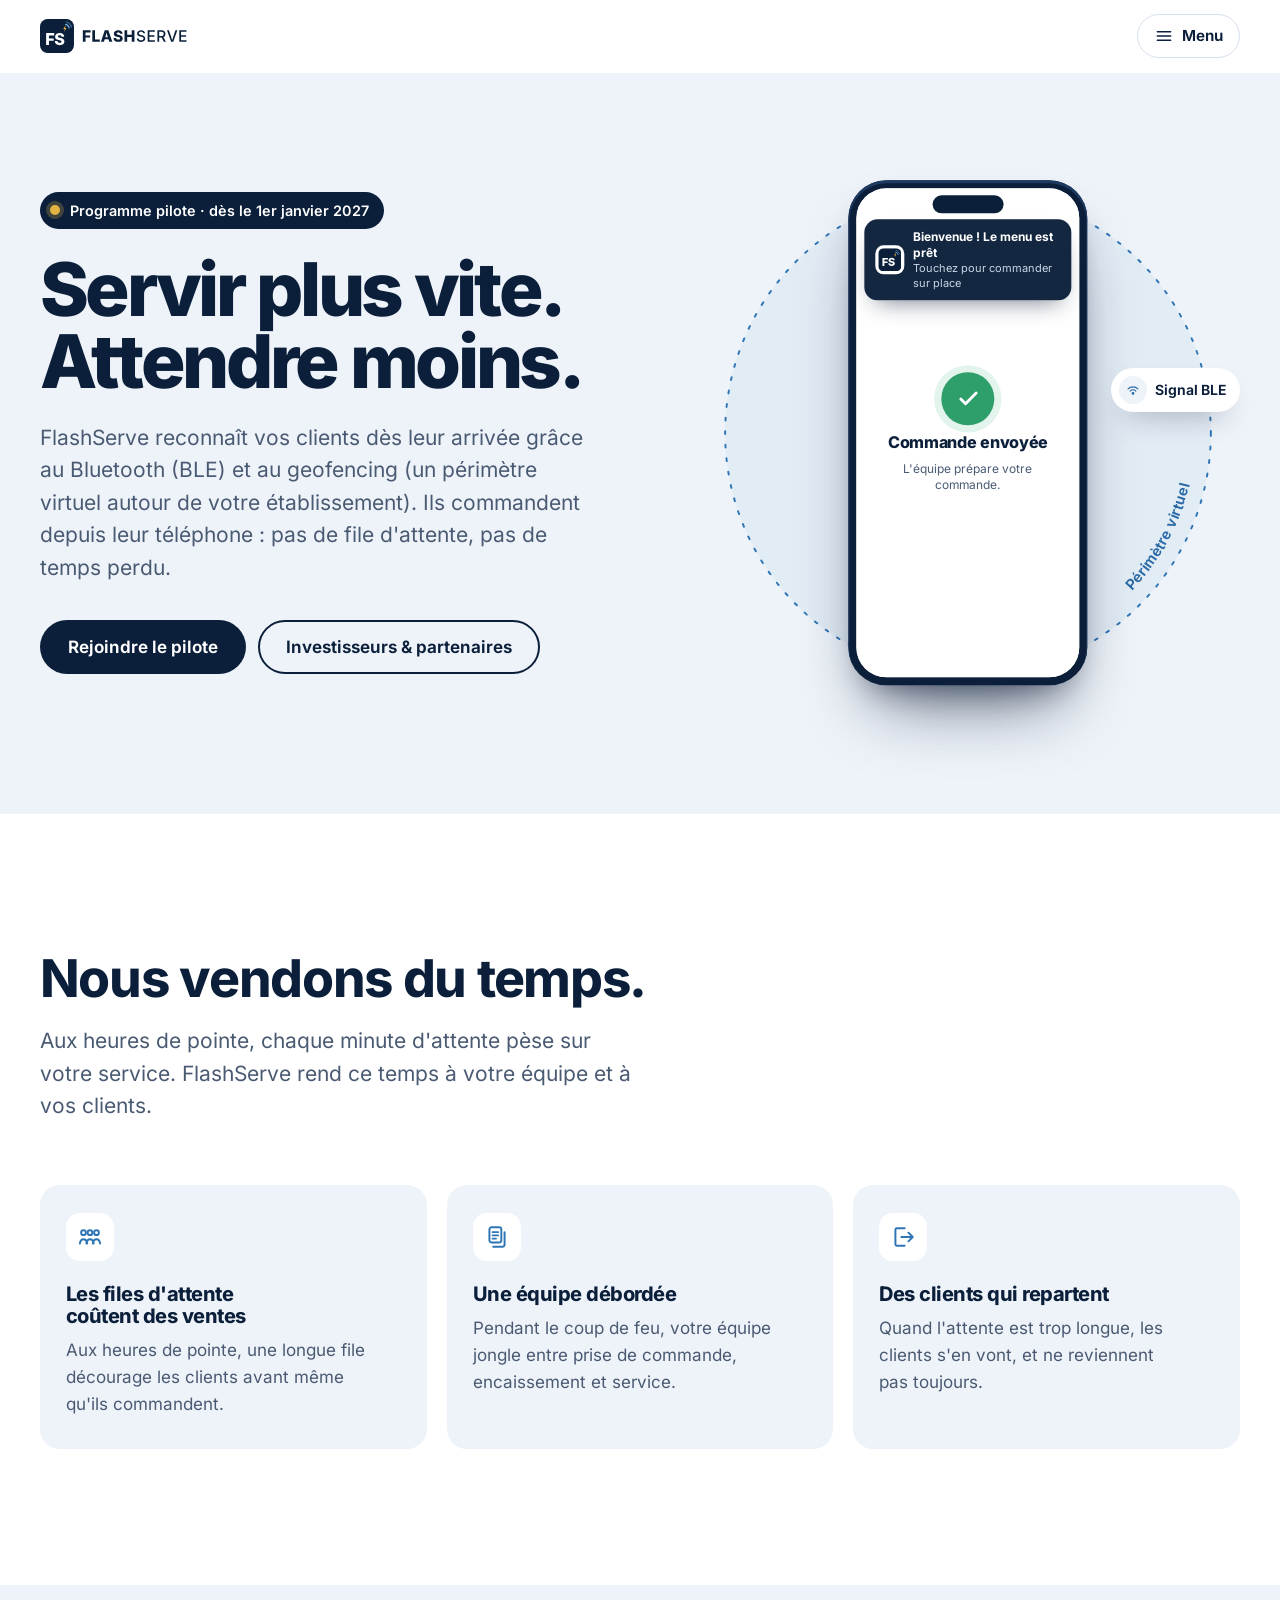
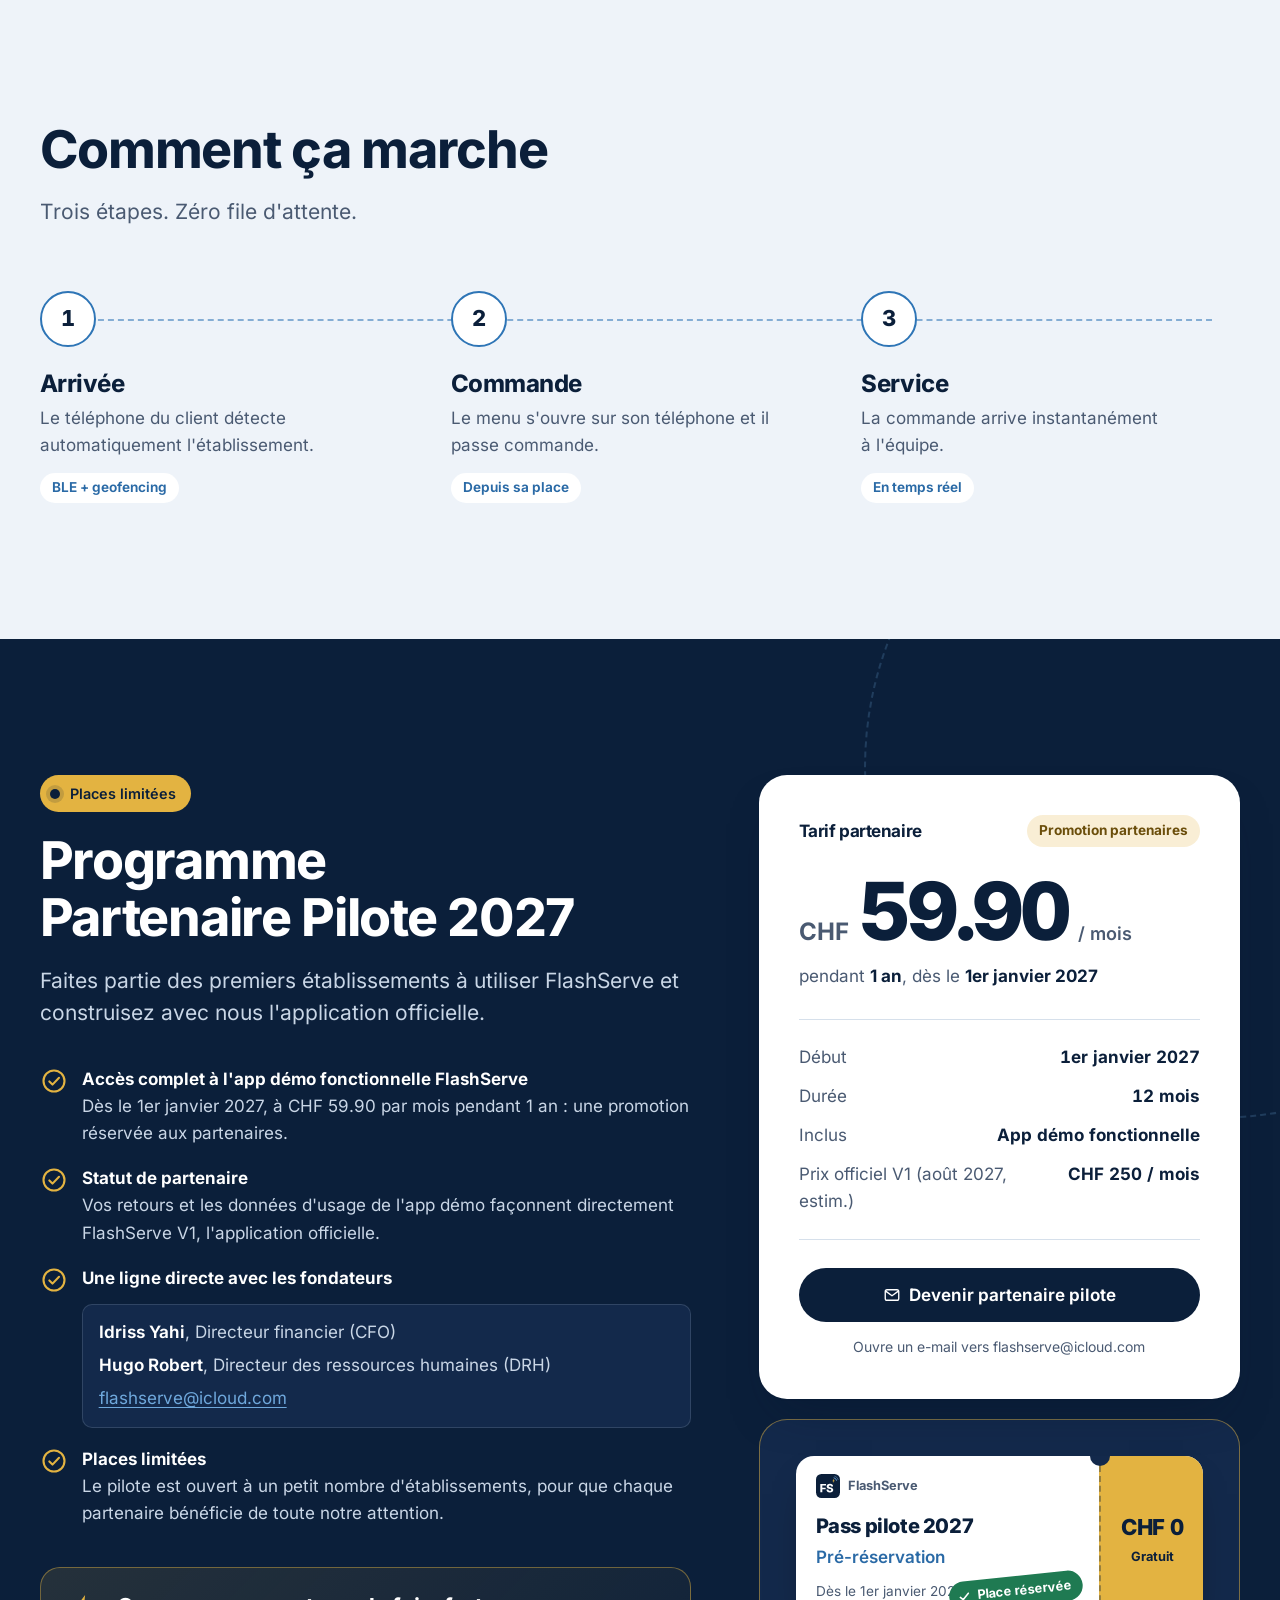
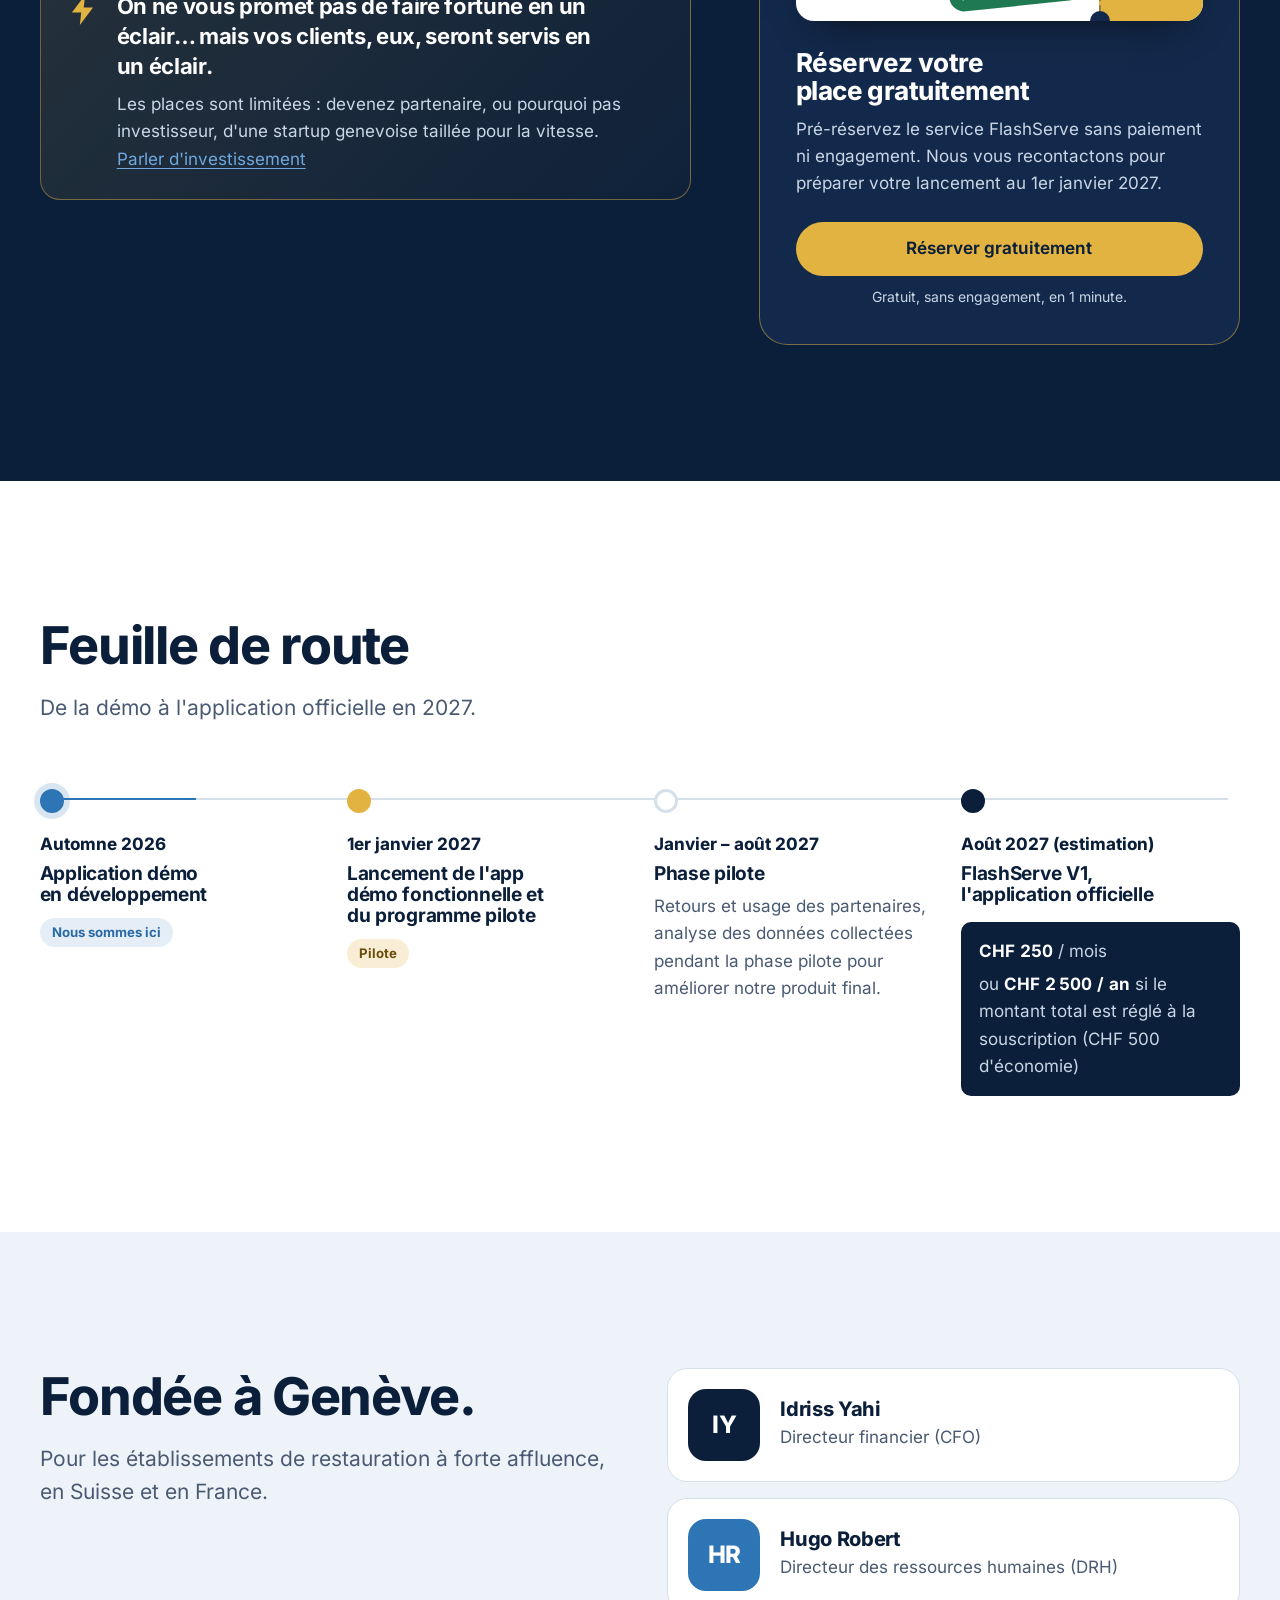
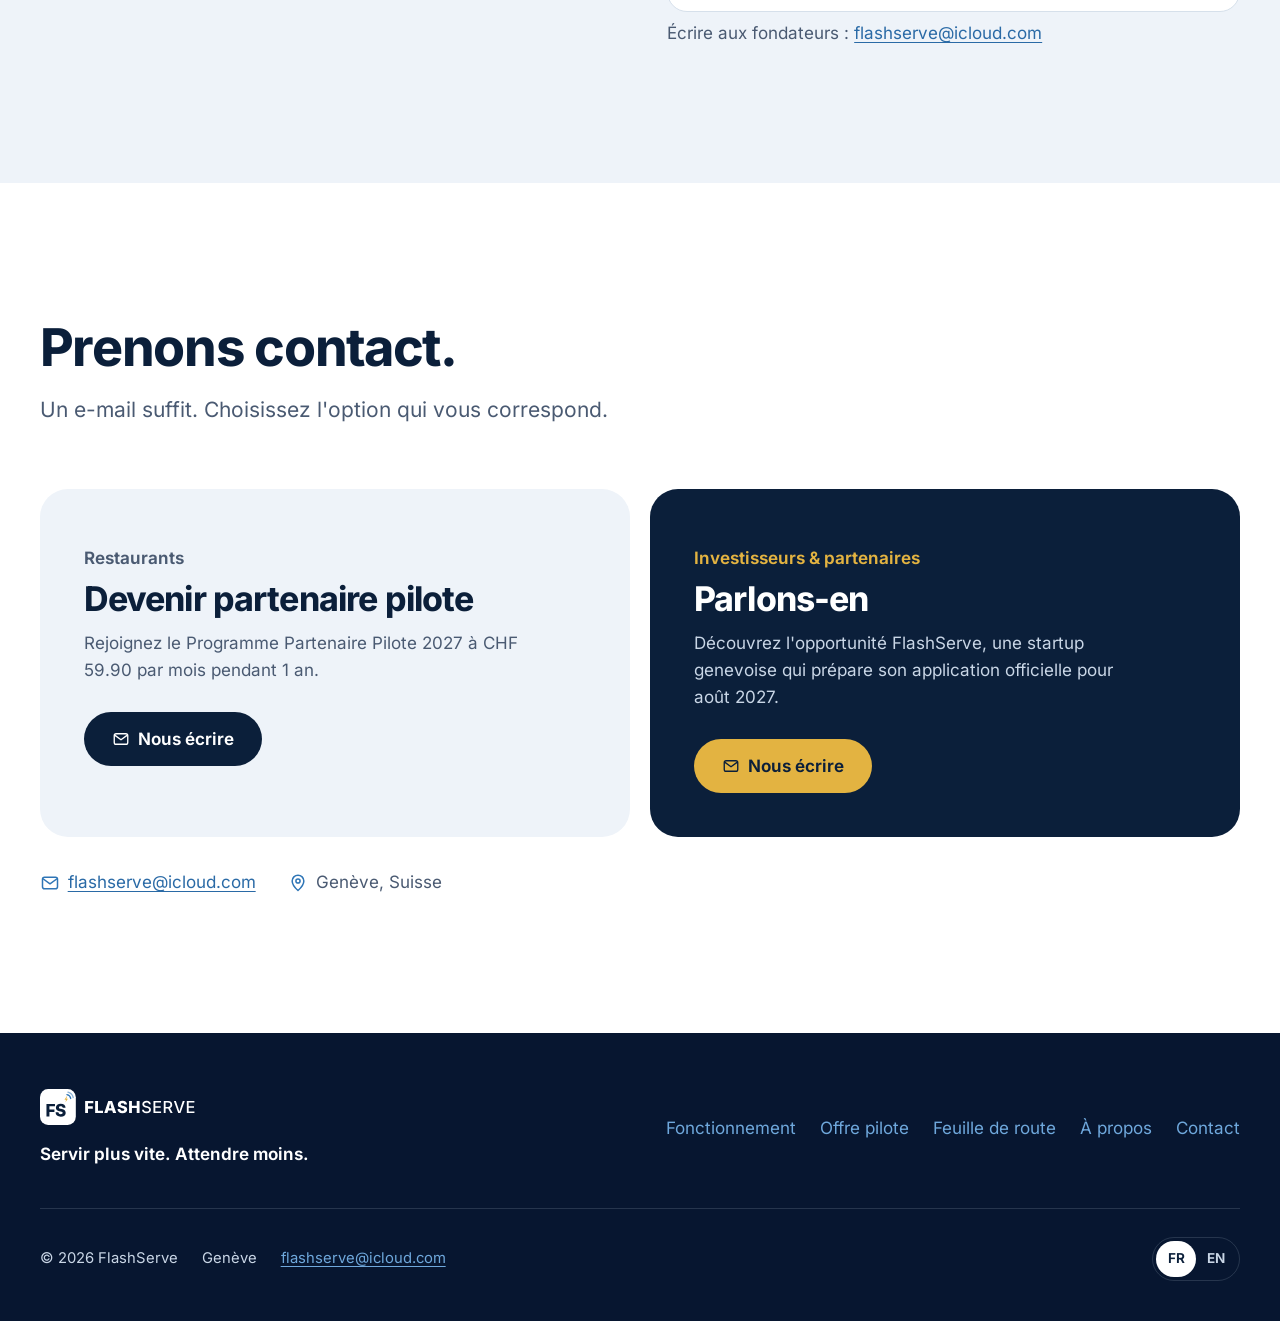
==== commit ecb72d4c: "Add free pre-booking card and booking form Animated "Pilot pass 2027" card next to the pilot price, " ====
--- a/index.html
+++ b/index.html
@@ -3,7 +3,7 @@
 <head>
   <meta charset="utf-8">
   <meta name="viewport" content="width=device-width, initial-scale=1">
-  <meta http-equiv="Content-Security-Policy" content="default-src 'none'; script-src 'self'; style-src 'self'; img-src 'self'; font-src 'self'; manifest-src 'self'; connect-src 'self'; base-uri 'none'; form-action 'none'; object-src 'none'; upgrade-insecure-requests">
+  <meta http-equiv="Content-Security-Policy" content="default-src 'none'; script-src 'self'; style-src 'self'; img-src 'self'; font-src 'self'; manifest-src 'self'; connect-src 'self' https://api.web3forms.com; base-uri 'none'; form-action https://api.web3forms.com; object-src 'none'; upgrade-insecure-requests">
   <meta name="referrer" content="strict-origin-when-cross-origin">
   <title>FlashServe : la commande sur place sans attente | Genève</title>
   <meta name="description" content="Vos clients commandent sur leur téléphone dès leur arrivée, grâce au Bluetooth (BLE) et au geofencing. Programme pilote dès le 1er janvier 2027 à CHF 59.90/mois.">
@@ -32,8 +32,8 @@
   <link rel="manifest" href="site.webmanifest">
 
   <link rel="preload" href="assets/fonts/inter-latin-var.woff2" as="font" type="font/woff2" crossorigin>
-  <link rel="stylesheet" href="assets/css/styles.css?v=1.0.0">
-  <script src="assets/js/main.js?v=1.0.0" defer></script>
+  <link rel="stylesheet" href="assets/css/styles.css?v=1.1.0">
+  <script src="assets/js/main.js?v=1.1.0" defer></script>
   <script type="application/ld+json">{"@context": "https://schema.org", "@type": "Organization", "name": "FlashServe", "url": "https://flashserve-ch.github.io/", "logo": "https://flashserve-ch.github.io/icon-512.png", "email": "flashserve@icloud.com", "description": "Vos clients commandent sur leur téléphone dès leur arrivée, grâce au Bluetooth (BLE) et au geofencing. Programme pilote dès le 1er janvier 2027 à CHF 59.90/mois.", "foundingLocation": {"@type": "Place", "name": "Geneva, Switzerland"}, "areaServed": ["CH", "FR"], "founder": [{"@type": "Person", "name": "Idriss Yahi", "jobTitle": "CFO"}, {"@type": "Person", "name": "Hugo Robert", "jobTitle": "Head of Human Resources"}]}</script>
 </head>
 <body>
@@ -274,6 +274,7 @@
           </div>
         </div>
 
+        <div class="pilot-side">
         <aside class="price-card" aria-labelledby="price-title">
           <div class="price-card-top">
             <h3 class="price-label" id="price-title">Tarif partenaire</h3>
@@ -290,6 +291,27 @@
           <a class="btn btn--primary btn--lg btn--block" href="mailto:flashserve@icloud.com?subject=FLASHSERVE%20Pilote%20request%20---&amp;body=Bonjour%20l%27%C3%A9quipe%20FlashServe%2C%0D%0A%0D%0ANous%20souhaitons%20rejoindre%20le%20Programme%20Partenaire%20Pilote%202027.%0D%0A%0D%0ANom%20du%20restaurant%20%3A%0D%0AVille%20%3A%0D%0APersonne%20de%20contact%20%3A%0D%0AT%C3%A9l%C3%A9phone%20%3A%0D%0A%0D%0AMerci%20%21"><svg viewBox="0 0 24 24" aria-hidden="true" focusable="false" fill="none" stroke="currentColor" stroke-width="1.8" stroke-linecap="round" stroke-linejoin="round"><rect x="3" y="5" width="18" height="14" rx="2.5"/><path d="m4 7.2 8 5.8 8-5.8"/></svg>Devenir partenaire pilote</a>
           <p class="price-note">Ouvre un e-mail vers flashserve@icloud.com</p>
         </aside>
+
+        <aside class="reserve-card" aria-labelledby="reserve-title">
+          <div class="pass" aria-hidden="true">
+            <div class="pass-main">
+              <span class="pass-brand"><img src="assets/img/logo-mark.svg" alt="" width="24" height="24">FlashServe</span>
+              <strong class="pass-title">Pass pilote 2027</strong>
+              <span class="pass-sub">Pré-réservation</span>
+              <span class="pass-date">Dès le 1er janvier 2027</span>
+            </div>
+            <div class="pass-stub">
+              <span class="pass-price">CHF 0</span>
+              <span class="pass-free">Gratuit</span>
+            </div>
+            <span class="pass-stamp"><svg viewBox="0 0 24 24" aria-hidden="true" focusable="false" fill="none" stroke="currentColor" stroke-width="2.6" stroke-linecap="round" stroke-linejoin="round"><path d="m5 12.5 4.3 4.3L19 7"/></svg>Place réservée</span>
+          </div>
+          <h3 id="reserve-title">Réservez votre place gratuitement</h3>
+          <p>Pré-réservez le service FlashServe sans paiement ni engagement. Nous vous recontactons pour préparer votre lancement au 1er janvier 2027.</p>
+          <a class="btn btn--gold btn--lg btn--block" href="mailto:flashserve@icloud.com?subject=FLASHSERVE%20Pilote%20request%20---&amp;body=Bonjour%20l%27%C3%A9quipe%20FlashServe%2C%0D%0A%0D%0ANous%20souhaitons%20rejoindre%20le%20Programme%20Partenaire%20Pilote%202027.%0D%0A%0D%0ANom%20du%20restaurant%20%3A%0D%0AVille%20%3A%0D%0APersonne%20de%20contact%20%3A%0D%0AT%C3%A9l%C3%A9phone%20%3A%0D%0A%0D%0AMerci%20%21" data-open-reserve>Réserver gratuitement</a>
+          <p class="reserve-note">Gratuit, sans engagement, en 1 minute.</p>
+        </aside>
+        </div>
       </div>
     </section>
 
@@ -412,5 +434,66 @@
       </div>
     </div>
   </footer>
+
+  <dialog class="reserve-dialog" id="reserve-dialog" aria-labelledby="dlg-title">
+    <div class="dlg-inner">
+      <button class="dlg-close" type="button" data-close-dialog aria-label="Fermer"><svg viewBox="0 0 24 24" aria-hidden="true" focusable="false" fill="none" stroke="currentColor" stroke-width="1.8" stroke-linecap="round" stroke-linejoin="round"><path d="M6 6l12 12M18 6 6 18"/></svg></button>
+
+      <div class="dlg-view" data-view="form">
+        <p class="badge badge--gold"><span class="badge-dot" aria-hidden="true"></span>CHF 0</p>
+        <h2 id="dlg-title">Pré-réservation gratuite</h2>
+        <p class="dlg-sub">Programme Partenaire Pilote 2027. Aucun paiement n'est demandé.</p>
+        <form class="reserve-form" action="https://api.web3forms.com/submit" method="post" data-lang="fr" novalidate>
+          <input type="hidden" name="access_key" value="REPLACE_WITH_WEB3FORMS_ACCESS_KEY">
+          <p class="form-hint">Les champs marqués d'un astérisque (*) sont obligatoires.</p>
+          <div class="field-grid">
+            <div class="field">
+              <label for="r-name-fr">Nom et prénom <span aria-hidden="true">*</span></label>
+              <input id="r-name-fr" name="name" type="text" autocomplete="name" required maxlength="120">
+            </div>
+            <div class="field">
+              <label for="r-phone-fr">Téléphone <span aria-hidden="true">*</span></label>
+              <input id="r-phone-fr" name="phone" type="tel" autocomplete="tel" inputmode="tel" required maxlength="30" pattern="[\d\s\+\-\.\/\(\)]{8,30}" placeholder="+41 …">
+            </div>
+            <div class="field">
+              <label for="r-restaurant-fr">Nom du restaurant <span aria-hidden="true">*</span></label>
+              <input id="r-restaurant-fr" name="restaurant" type="text" autocomplete="organization" required maxlength="120">
+            </div>
+            <div class="field">
+              <label for="r-city-fr">Ville <span aria-hidden="true">*</span></label>
+              <input id="r-city-fr" name="city" type="text" autocomplete="address-level2" required maxlength="80">
+            </div>
+            <div class="field">
+              <label for="r-email-fr">E-mail <span class="opt">(facultatif)</span></label>
+              <input id="r-email-fr" name="email" type="email" autocomplete="email" maxlength="160">
+            </div>
+            <div class="field">
+              <label for="r-type-fr">Type d'établissement <span class="opt">(facultatif)</span></label>
+              <select id="r-type-fr" name="venue_type"><option value="">Choisir…</option><option>Restaurant</option><option>Fast-food</option><option>Café / bar</option><option>Food court</option><option>Stade / événement</option><option>Autre</option></select>
+            </div>
+            <div class="field field--full">
+              <label for="r-demand-fr">Votre demande <span class="opt">(facultatif)</span></label>
+              <textarea id="r-demand-fr" name="demand" rows="3" maxlength="1000" placeholder="Une question, un besoin particulier ? Écrivez-le ici."></textarea>
+            </div>
+          </div>
+          <input class="hp" type="checkbox" name="botcheck" tabindex="-1" aria-hidden="true">
+          <label class="consent">
+            <input type="checkbox" name="consent" required>
+            <span>J'accepte que FlashServe utilise ces informations pour me recontacter au sujet du programme pilote. <span aria-hidden="true">*</span></span>
+          </label>
+          <p class="privacy">Vos informations sont envoyées par e-mail à FlashServe via le service Web3Forms, uniquement pour traiter votre réservation. Elles ne sont ni revendues, ni utilisées à d'autres fins.</p>
+          <button class="btn btn--primary btn--lg btn--block" type="submit" data-label="Envoyer ma réservation" data-sending="Envoi en cours…">Envoyer ma réservation</button>
+          <p class="form-error" role="alert" hidden>L'envoi n'a pas abouti. Réessayez dans un instant ou écrivez-nous directement à <a href="mailto:flashserve@icloud.com?subject=FLASHSERVE%20Pilote%20request%20---&amp;body=Bonjour%20l%27%C3%A9quipe%20FlashServe%2C%0D%0A%0D%0ANous%20souhaitons%20rejoindre%20le%20Programme%20Partenaire%20Pilote%202027.%0D%0A%0D%0ANom%20du%20restaurant%20%3A%0D%0AVille%20%3A%0D%0APersonne%20de%20contact%20%3A%0D%0AT%C3%A9l%C3%A9phone%20%3A%0D%0A%0D%0AMerci%20%21">flashserve@icloud.com</a>.</p>
+        </form>
+      </div>
+
+      <div class="dlg-view dlg-success" data-view="success" hidden>
+        <span class="success-check"><svg viewBox="0 0 24 24" aria-hidden="true" focusable="false" fill="none" stroke="currentColor" stroke-width="2.6" stroke-linecap="round" stroke-linejoin="round"><path d="m5 12.5 4.3 4.3L19 7"/></svg></span>
+        <h2 tabindex="-1">Réservation envoyée !</h2>
+        <p>Merci, votre place est pré-réservée. Nous vous recontactons très vite pour préparer votre lancement.</p>
+        <button class="btn btn--primary btn--lg" type="button" data-close-dialog>Fermer</button>
+      </div>
+    </div>
+  </dialog>
 </body>
 </html>
--- a/assets/css/styles.css
+++ b/assets/css/styles.css
@@ -649,7 +649,6 @@
 
 @media (min-width: 62rem) {
   .pilot-grid { grid-template-columns: 1.15fr 0.85fr; }
-  .price-card { position: sticky; top: calc(var(--header-h) + 2rem); }
 }
 
 /* --------------------------------------------------------------------------
@@ -793,3 +792,166 @@
   .site-header, .hero-visual, .skip-link { display: none; }
   .section--navy, .contact-card--investors, .site-footer { background: #fff; color: #000; }
 }
+
+/* --------------------------------------------------------------------------
+   Free pre-booking (card next to the pilot price + form dialog)
+   -------------------------------------------------------------------------- */
+.pilot-side { display: grid; gap: 1.25rem; align-content: start; }
+
+.reserve-card {
+  padding: clamp(1.5rem, 1.1rem + 1.6vw, 2.25rem);
+  border-radius: var(--r-lg);
+  background: var(--navy-2);
+  border: 1px solid rgba(227, 179, 65, 0.5);
+  color: var(--paper);
+}
+.reserve-card h3 { margin-top: 1.75rem; font-size: clamp(1.375rem, 1.2rem + 0.6vw, 1.625rem); letter-spacing: -0.02em; }
+.reserve-card > p { margin-top: 0.625rem; color: var(--mist); }
+.reserve-card .btn { margin-top: 1.5rem; }
+.reserve-note { margin-top: 0.75rem; font-size: 0.875rem; text-align: center; color: var(--mist); }
+
+/* Animated "pilot pass" ticket */
+.pass {
+  position: relative;
+  display: grid; grid-template-columns: 1fr auto;
+  overflow: hidden;
+  border-radius: 1.125rem;
+  background: var(--paper); color: var(--navy);
+  box-shadow: 0 18px 36px -20px rgba(0, 0, 0, 0.7);
+}
+.pass-main { display: grid; gap: 0.125rem; padding: 1.125rem 1.25rem; }
+.pass-brand { display: inline-flex; align-items: center; gap: 0.5rem; margin-bottom: 0.625rem; font-size: 0.8rem; font-weight: 700; color: var(--slate); }
+.pass-brand img { width: 1.5rem; height: 1.5rem; }
+.pass-title { font-size: 1.25rem; font-weight: 800; letter-spacing: -0.02em; }
+.pass-sub { font-weight: 600; color: var(--blue-ink); }
+.pass-date { margin-top: 0.5rem; font-size: 0.85rem; color: var(--slate); }
+.pass-stub {
+  position: relative;
+  display: grid; place-content: center; justify-items: center; gap: 0.125rem;
+  min-width: 6.5rem; padding: 1rem;
+  background: var(--gold); color: var(--navy);
+  border-left: 2px dashed rgba(11, 31, 58, 0.35);
+}
+.pass-stub::before, .pass-stub::after {
+  content: ""; position: absolute; left: -0.6875rem;
+  width: 1.25rem; height: 1.25rem; border-radius: 50%;
+  background: var(--navy-2);
+}
+.pass-stub::before { top: -0.625rem; }
+.pass-stub::after { bottom: -0.625rem; }
+.pass-price { font-size: 1.375rem; font-weight: 820; letter-spacing: -0.03em; font-variant-numeric: tabular-nums; }
+.pass-free { font-size: 0.8rem; font-weight: 700; }
+.pass-stamp {
+  position: absolute; right: 7.5rem; bottom: 0.875rem;
+  display: inline-flex; align-items: center; gap: 0.375rem;
+  padding: 0.3125rem 0.75rem 0.3125rem 0.5rem;
+  border-radius: 999px;
+  background: #1F7A52; color: var(--paper);
+  font-size: 0.8rem; font-weight: 700;
+  transform: rotate(-6deg);
+}
+.pass-stamp svg { width: 0.9rem; height: 0.9rem; }
+
+@media (prefers-reduced-motion: no-preference) {
+  .pass { animation: passFloat 6s ease-in-out infinite; }
+  .pass::after {
+    content: "";
+    position: absolute; top: 0; bottom: 0; left: -40%;
+    width: 30%;
+    background: linear-gradient(100deg, transparent, rgba(255, 255, 255, 0.65), transparent);
+    transform: skewX(-18deg);
+    animation: passShine 6s ease-in-out infinite;
+    pointer-events: none;
+  }
+  .pass-stamp { animation: passStamp 6s ease infinite; }
+}
+@keyframes passFloat {
+  0%, 100% { transform: translateY(0) rotate(-1deg); }
+  50%      { transform: translateY(-6px) rotate(0.5deg); }
+}
+@keyframes passShine {
+  0%, 45%  { left: -40%; }
+  65%, 100%{ left: 130%; }
+}
+@keyframes passStamp {
+  0%, 55%  { opacity: 0; transform: rotate(-6deg) scale(1.6); }
+  62%      { opacity: 1; transform: rotate(-6deg) scale(0.92); }
+  66%, 92% { opacity: 1; transform: rotate(-6deg) scale(1); }
+  98%, 100%{ opacity: 0; transform: rotate(-6deg) scale(1); }
+}
+
+/* Dialog */
+.reserve-dialog {
+  width: min(42rem, calc(100% - 2rem));
+  max-height: calc(100dvh - 2rem);
+  padding: 0;
+  border: 0;
+  border-radius: var(--r-lg);
+  background: var(--paper); color: var(--navy);
+  box-shadow: 0 40px 80px -30px rgba(7, 22, 48, 0.8);
+}
+.reserve-dialog::backdrop { background: rgba(7, 22, 48, 0.62); -webkit-backdrop-filter: blur(4px); backdrop-filter: blur(4px); }
+.dlg-inner { position: relative; padding: clamp(1.5rem, 1rem + 2vw, 2.5rem); }
+.dlg-close {
+  position: absolute; top: 1rem; right: 1rem;
+  display: grid; place-items: center;
+  width: 2.75rem; height: 2.75rem;
+  border: 0; border-radius: 50%;
+  background: var(--glacier); color: var(--navy);
+  cursor: pointer;
+}
+.dlg-close svg { width: 1.25rem; height: 1.25rem; }
+.dlg-close:hover { background: var(--line); }
+.reserve-dialog h2 { margin-top: 1rem; padding-right: 3rem; font-size: clamp(1.625rem, 1.3rem + 1.2vw, 2.125rem); }
+.dlg-sub { margin-top: 0.5rem; color: var(--slate); }
+
+.reserve-form { margin-top: 1.5rem; }
+.form-hint { margin-bottom: 1rem; font-size: 0.875rem; color: var(--slate); }
+.field-grid { display: grid; gap: 1rem; }
+@media (min-width: 36rem) { .field-grid { grid-template-columns: 1fr 1fr; } .field--full { grid-column: 1 / -1; } }
+.field { display: grid; gap: 0.375rem; }
+.field label { font-weight: 650; font-size: 0.95rem; }
+.field .opt { font-weight: 450; color: var(--slate); }
+.field input, .field select, .field textarea {
+  width: 100%;
+  min-height: 2.875rem;
+  padding: 0.625rem 0.875rem;
+  border: 1.5px solid #B9C7D8;
+  border-radius: var(--r-sm);
+  background: var(--paper); color: var(--navy);
+  font: inherit; font-size: 1rem;
+}
+.field textarea { resize: vertical; min-height: 5.5rem; }
+.field input:focus, .field select:focus, .field textarea:focus { outline: 3px solid rgba(46, 117, 182, 0.35); outline-offset: 0; border-color: var(--blue); }
+.reserve-form.was-validated :invalid { border-color: #C0392B; }
+.field input::placeholder, .field textarea::placeholder { color: #6B7A90; }
+
+.hp { position: absolute; left: -10000px; width: 1px; height: 1px; opacity: 0; }
+
+.consent { display: grid; grid-template-columns: auto 1fr; gap: 0.75rem; align-items: start; margin-top: 1.25rem; cursor: pointer; }
+.consent input { width: 1.25rem; height: 1.25rem; margin: 0.15rem 0 0; accent-color: var(--navy); }
+.reserve-form.was-validated .consent input:invalid { outline: 2px solid #C0392B; outline-offset: 2px; }
+.privacy { margin: 0.75rem 0 1.5rem; font-size: 0.85rem; color: var(--slate); }
+.form-error { margin-top: 1rem; padding: 0.875rem 1rem; border-radius: var(--r-sm); background: #FBECEA; color: #8E2A1F; font-weight: 550; }
+.form-error a { color: #8E2A1F; }
+.reserve-form button[aria-busy="true"] { opacity: 0.75; cursor: progress; }
+
+.dlg-success { display: grid; justify-items: center; gap: 0.75rem; padding-block: 1.5rem; text-align: center; }
+.dlg-success[hidden] { display: none; }
+.dlg-success h2 { padding-right: 0; margin-top: 0.5rem; }
+.dlg-success h2:focus { outline: none; }
+.dlg-success p { max-width: 26rem; color: var(--slate); }
+.dlg-success .btn { margin-top: 1rem; }
+.success-check {
+  display: grid; place-items: center;
+  width: 5rem; height: 5rem; border-radius: 50%;
+  background: #2E9E6B; color: var(--paper);
+  box-shadow: 0 0 0 0.75rem #E3F4EC;
+}
+.success-check svg { width: 2.5rem; height: 2.5rem; }
+@media (prefers-reduced-motion: no-preference) {
+  .dlg-success:not([hidden]) .success-check { animation: pop 0.5s cubic-bezier(0.2, 1.4, 0.4, 1) both; }
+  .reserve-dialog[open] { animation: dlgIn 0.25s ease-out; }
+}
+@keyframes pop { from { transform: scale(0.4); opacity: 0; } to { transform: scale(1); opacity: 1; } }
+@keyframes dlgIn { from { transform: translateY(12px); opacity: 0; } to { transform: none; opacity: 1; } }
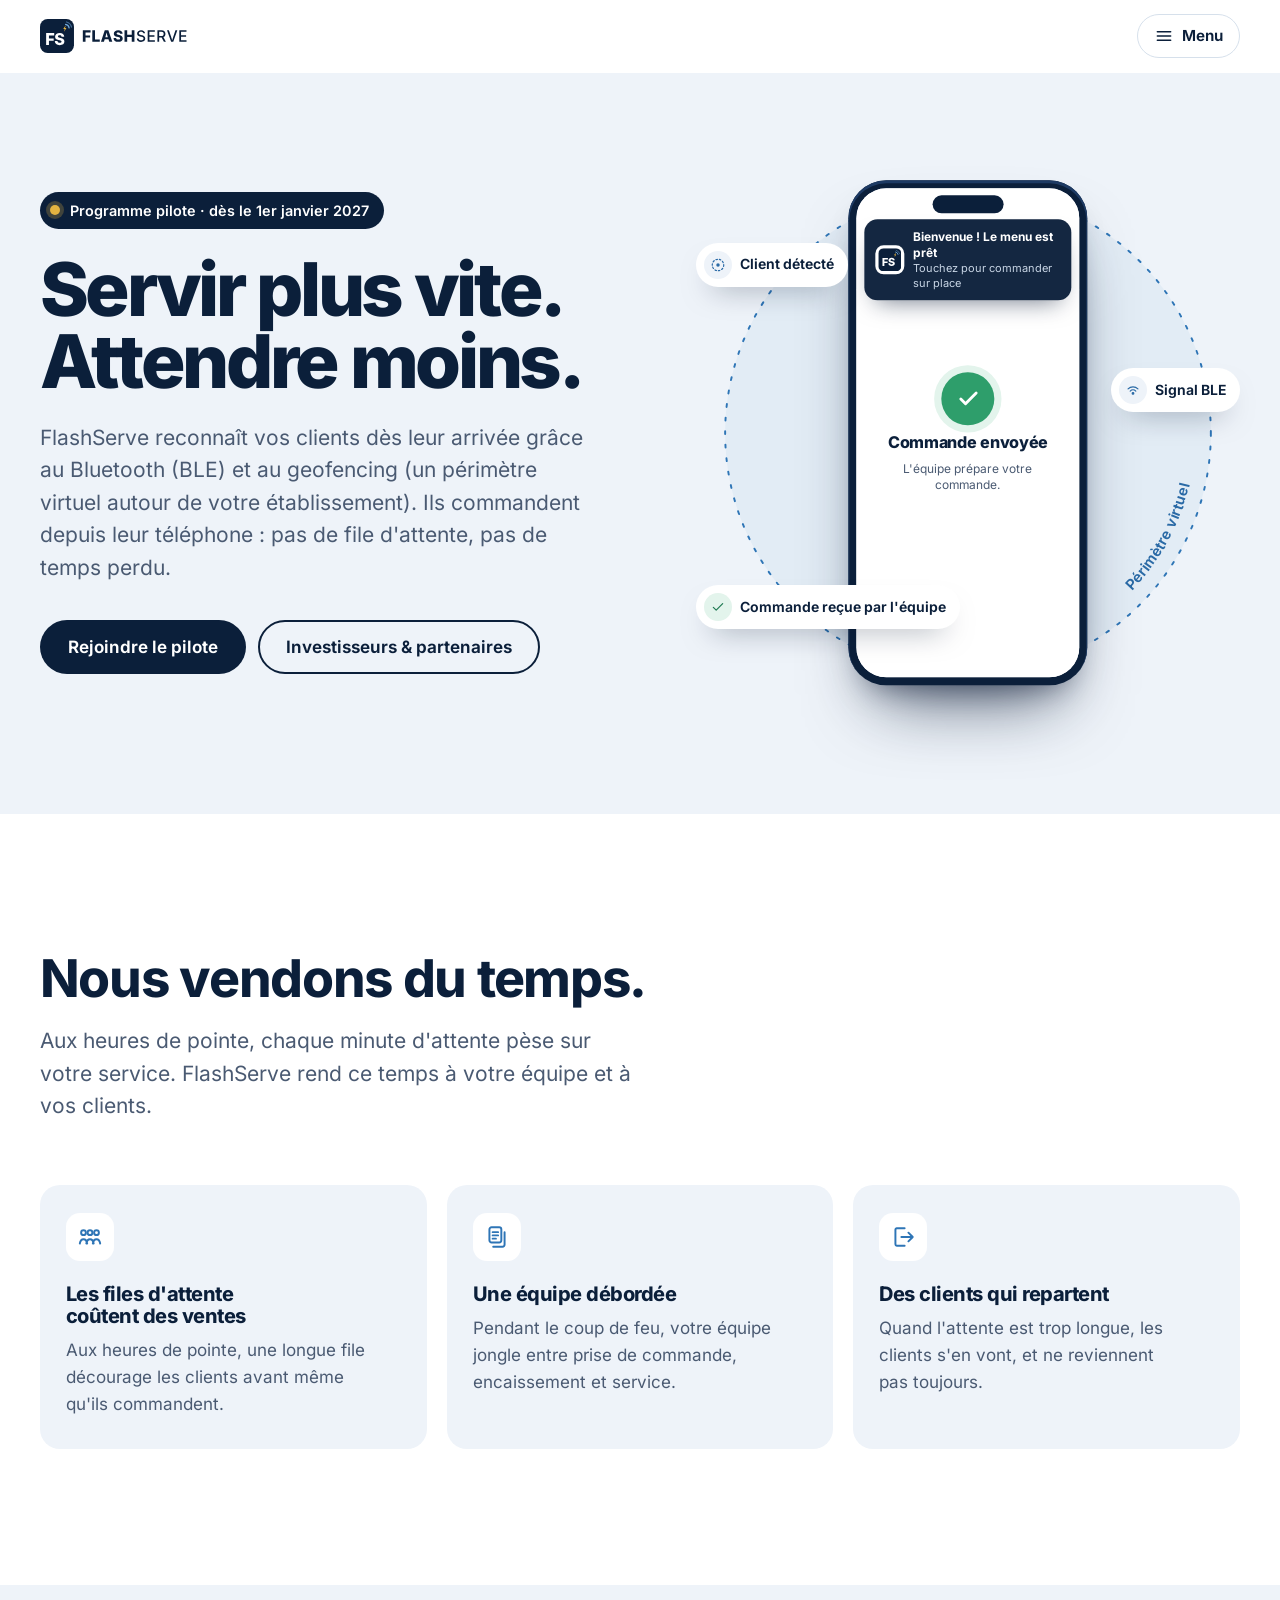
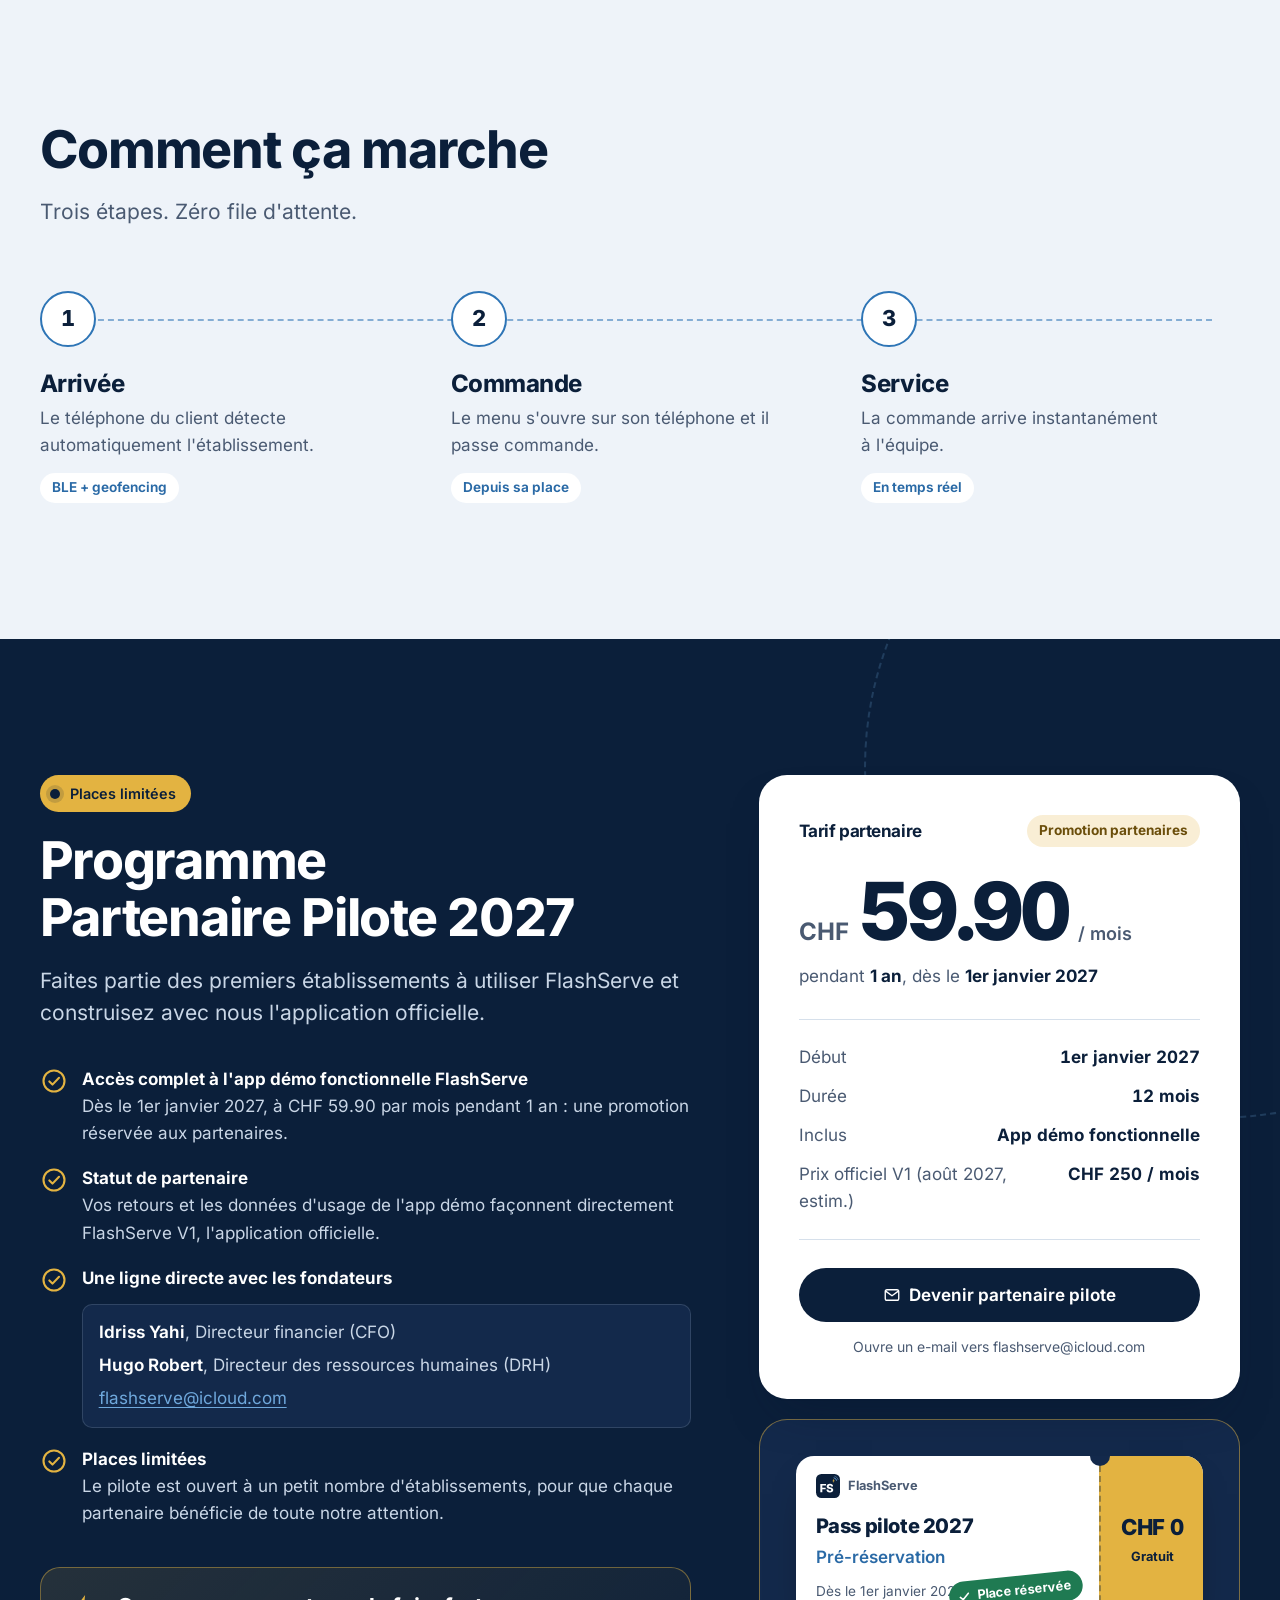
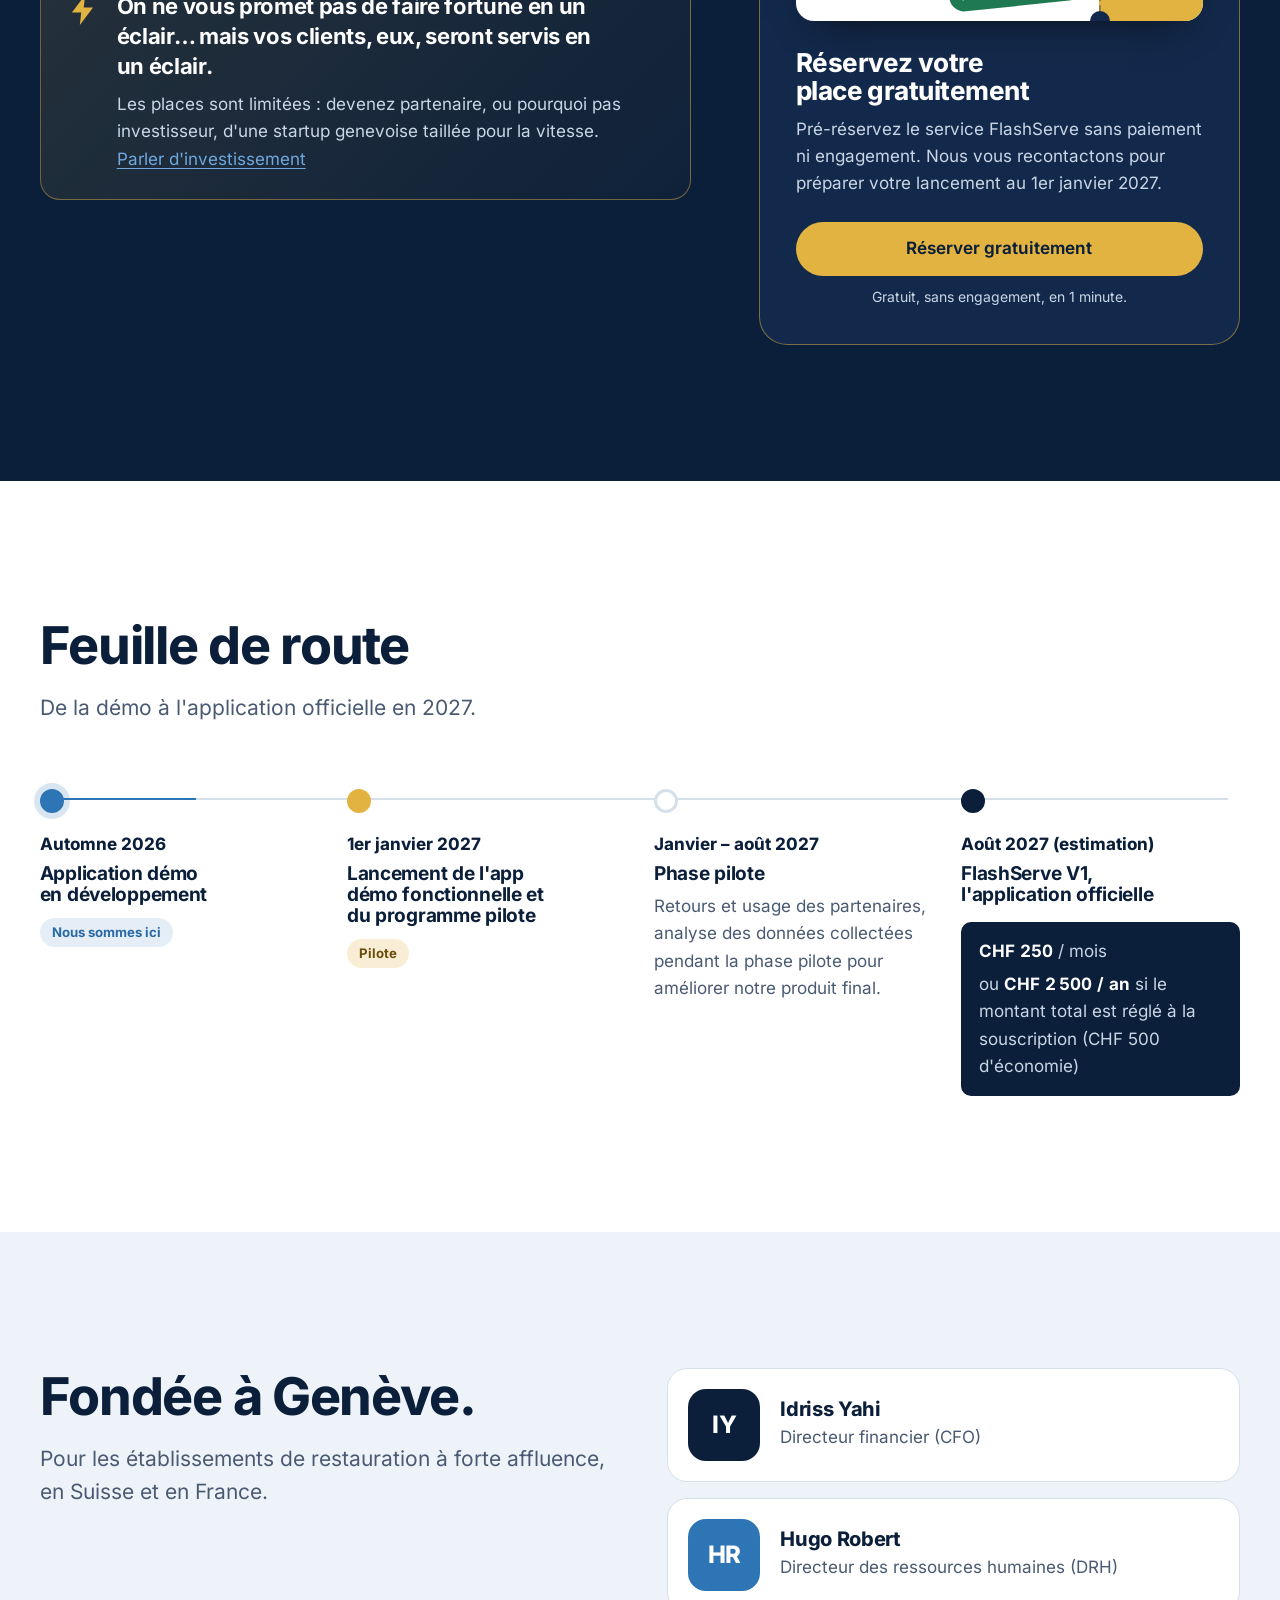
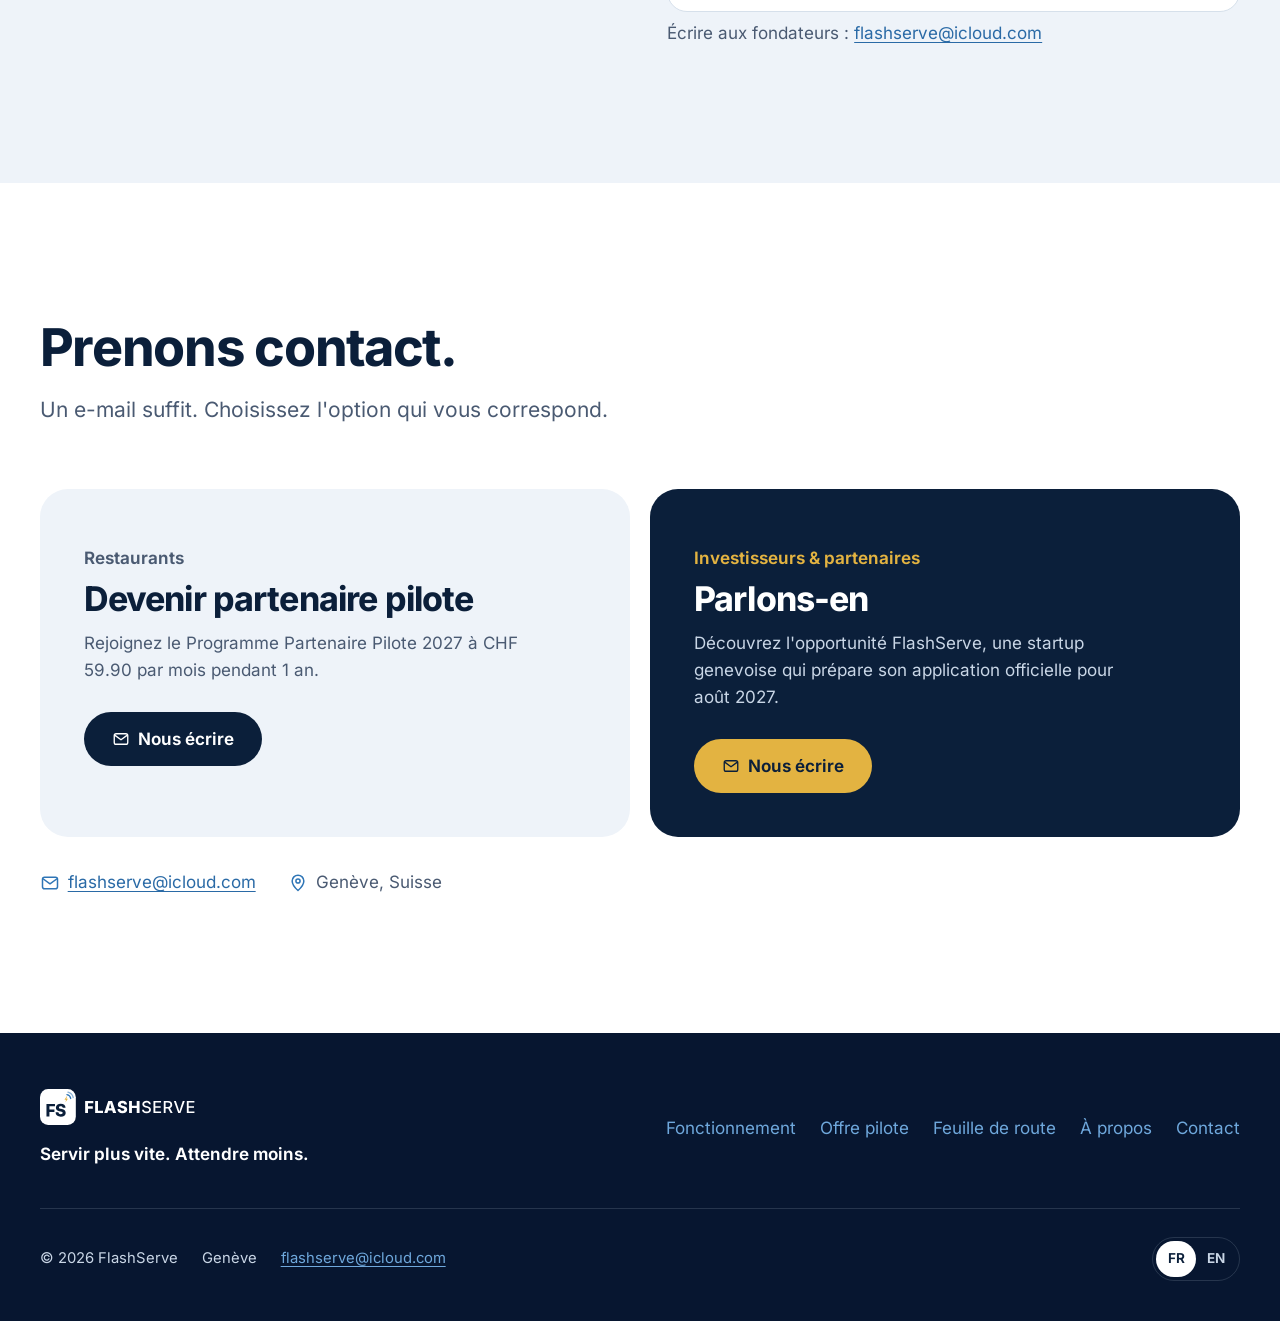
==== commit 1a449be0: "Activate the free booking form (Web3Forms key) Bookings made on the site are now emailed to flashser" ====
--- a/index.html
+++ b/index.html
@@ -444,7 +444,7 @@
         <h2 id="dlg-title">Pré-réservation gratuite</h2>
         <p class="dlg-sub">Programme Partenaire Pilote 2027. Aucun paiement n'est demandé.</p>
         <form class="reserve-form" action="https://api.web3forms.com/submit" method="post" data-lang="fr" novalidate>
-          <input type="hidden" name="access_key" value="REPLACE_WITH_WEB3FORMS_ACCESS_KEY">
+          <input type="hidden" name="access_key" value="700e89f6-f408-4777-9b61-8f0829322830">
           <p class="form-hint">Les champs marqués d'un astérisque (*) sont obligatoires.</p>
           <div class="field-grid">
             <div class="field">
